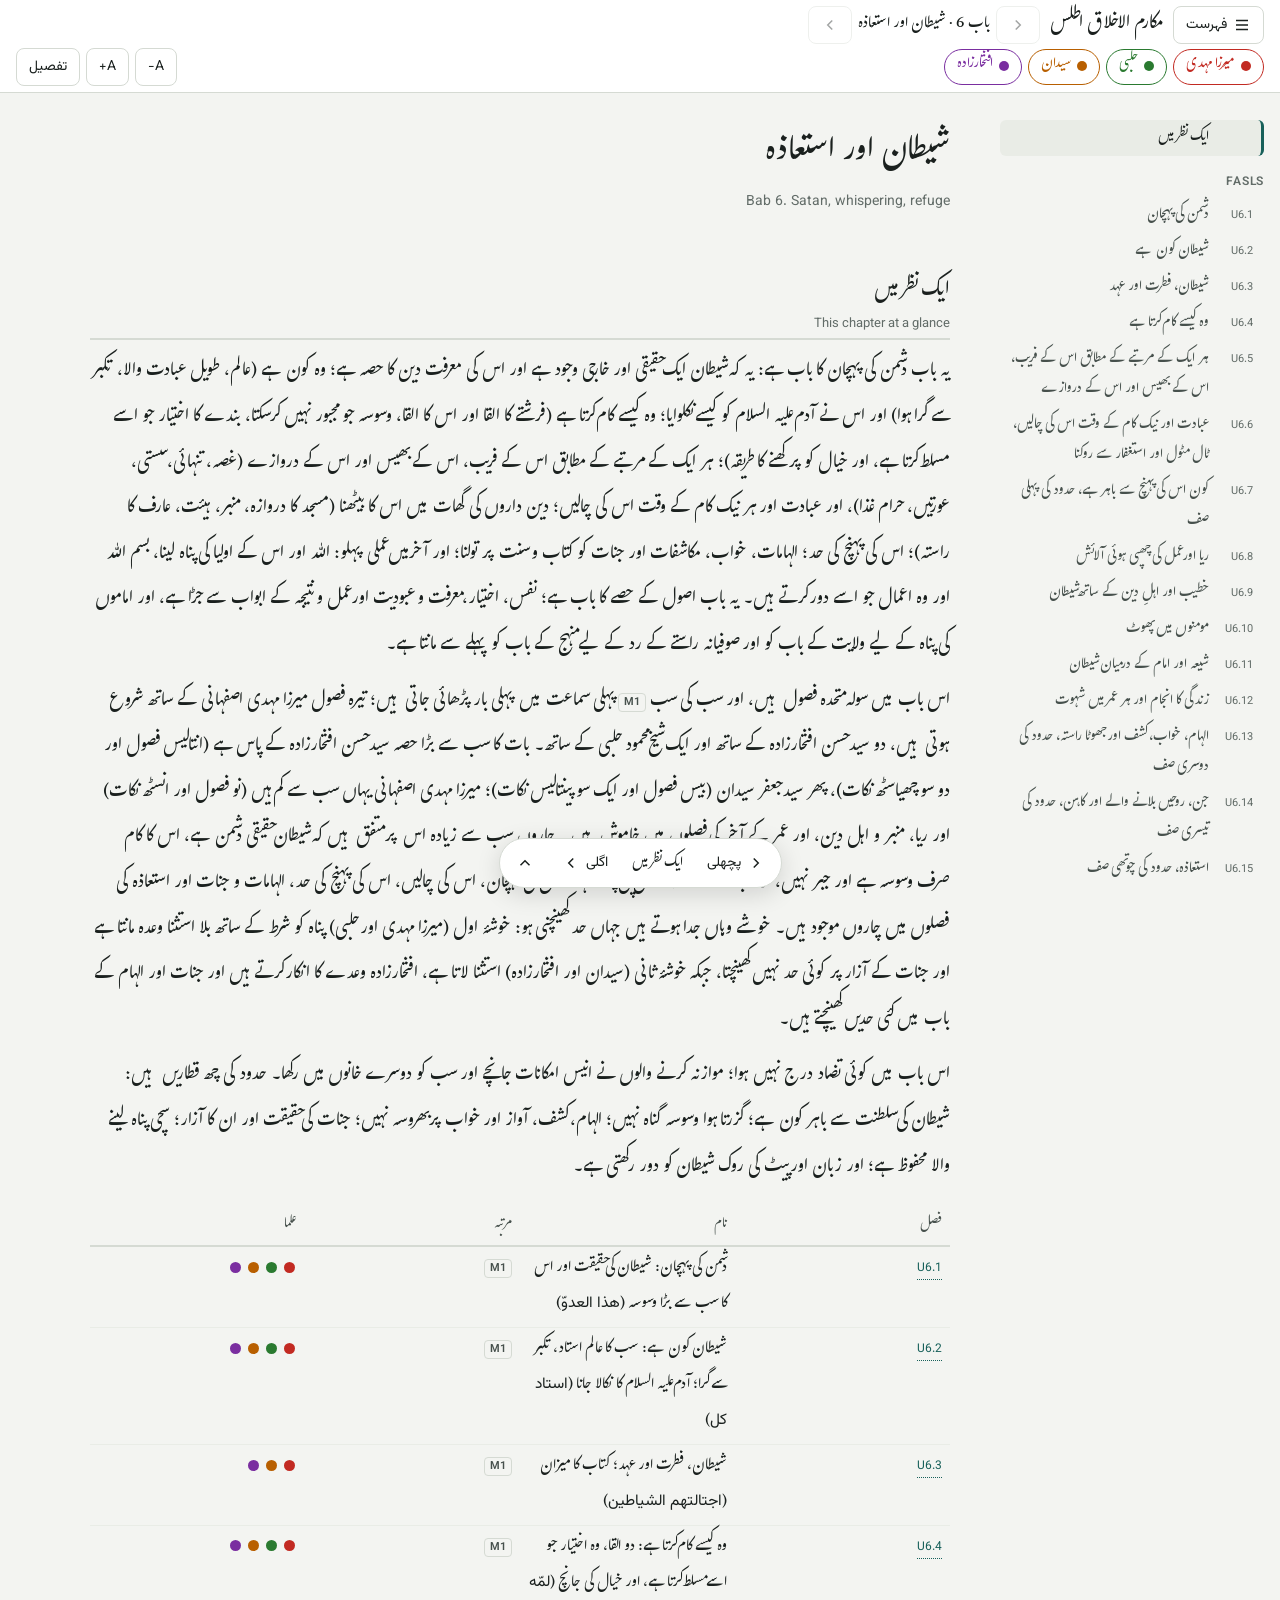
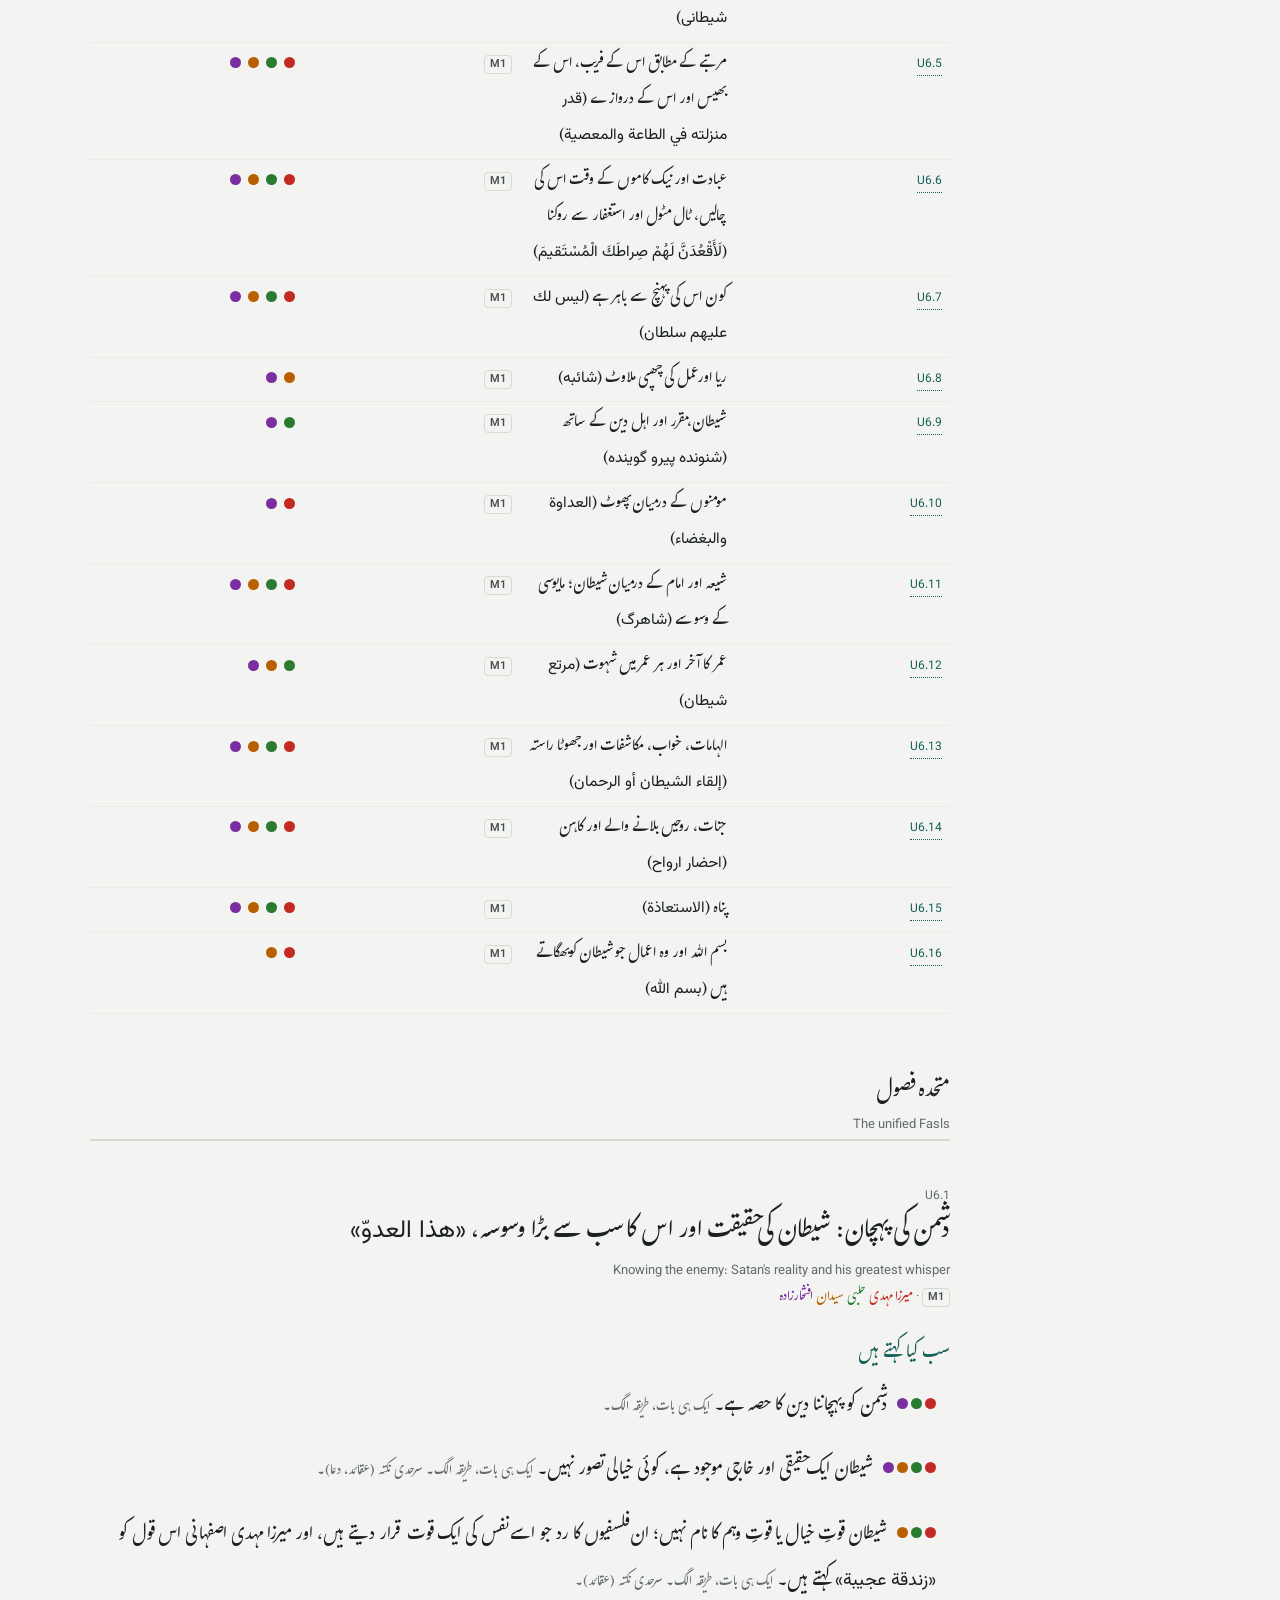
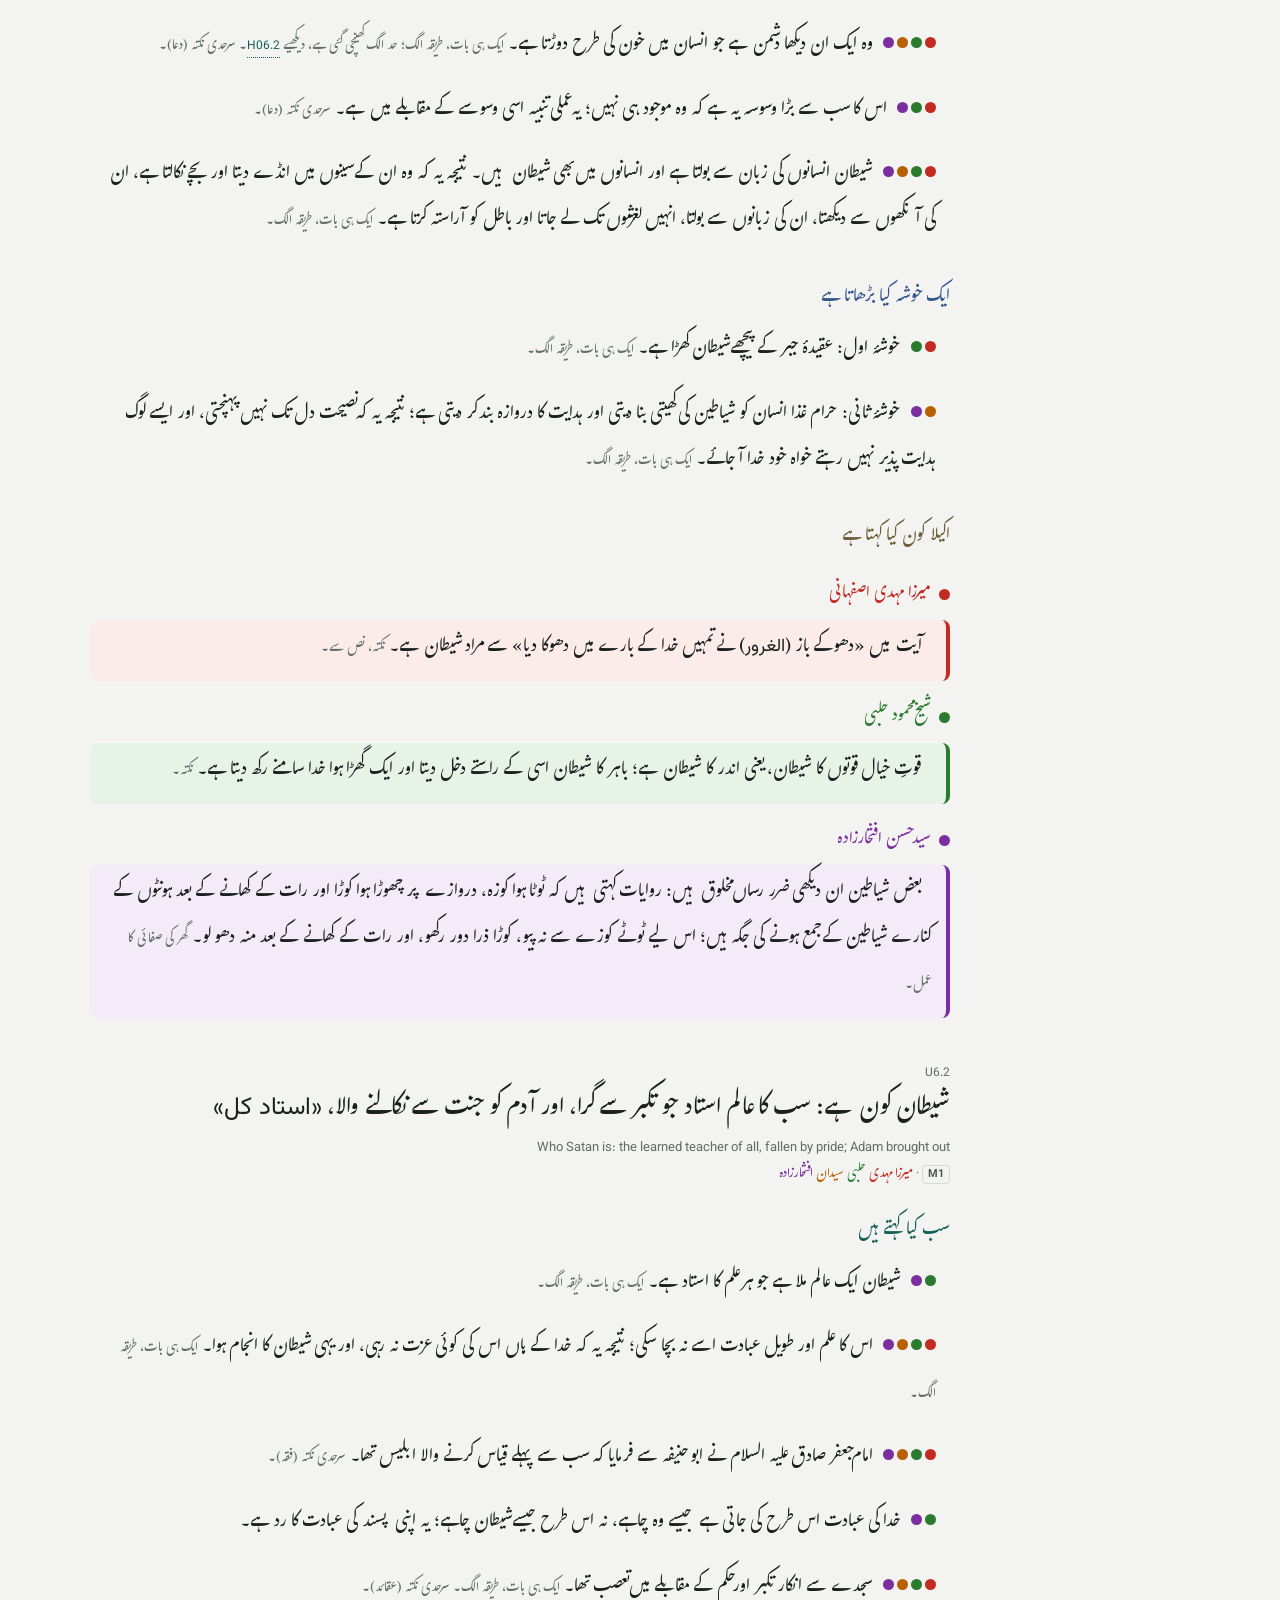
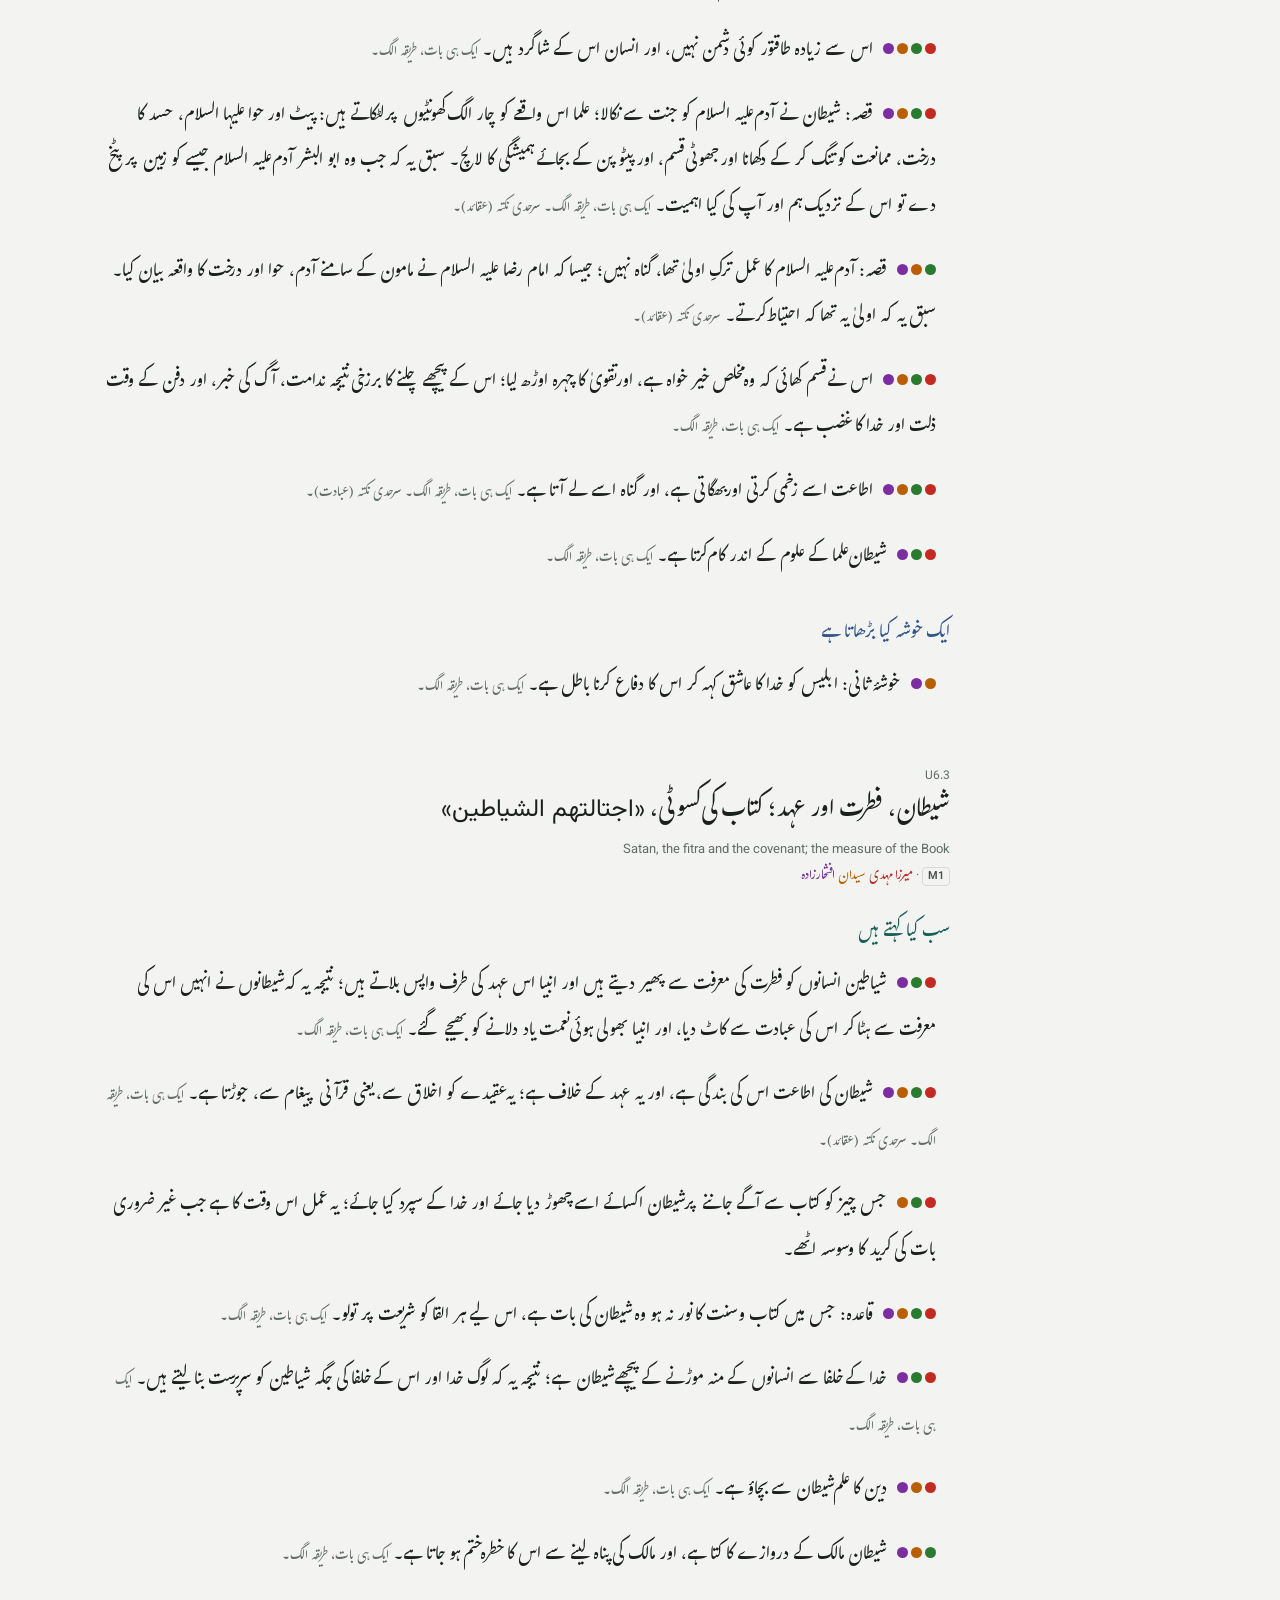
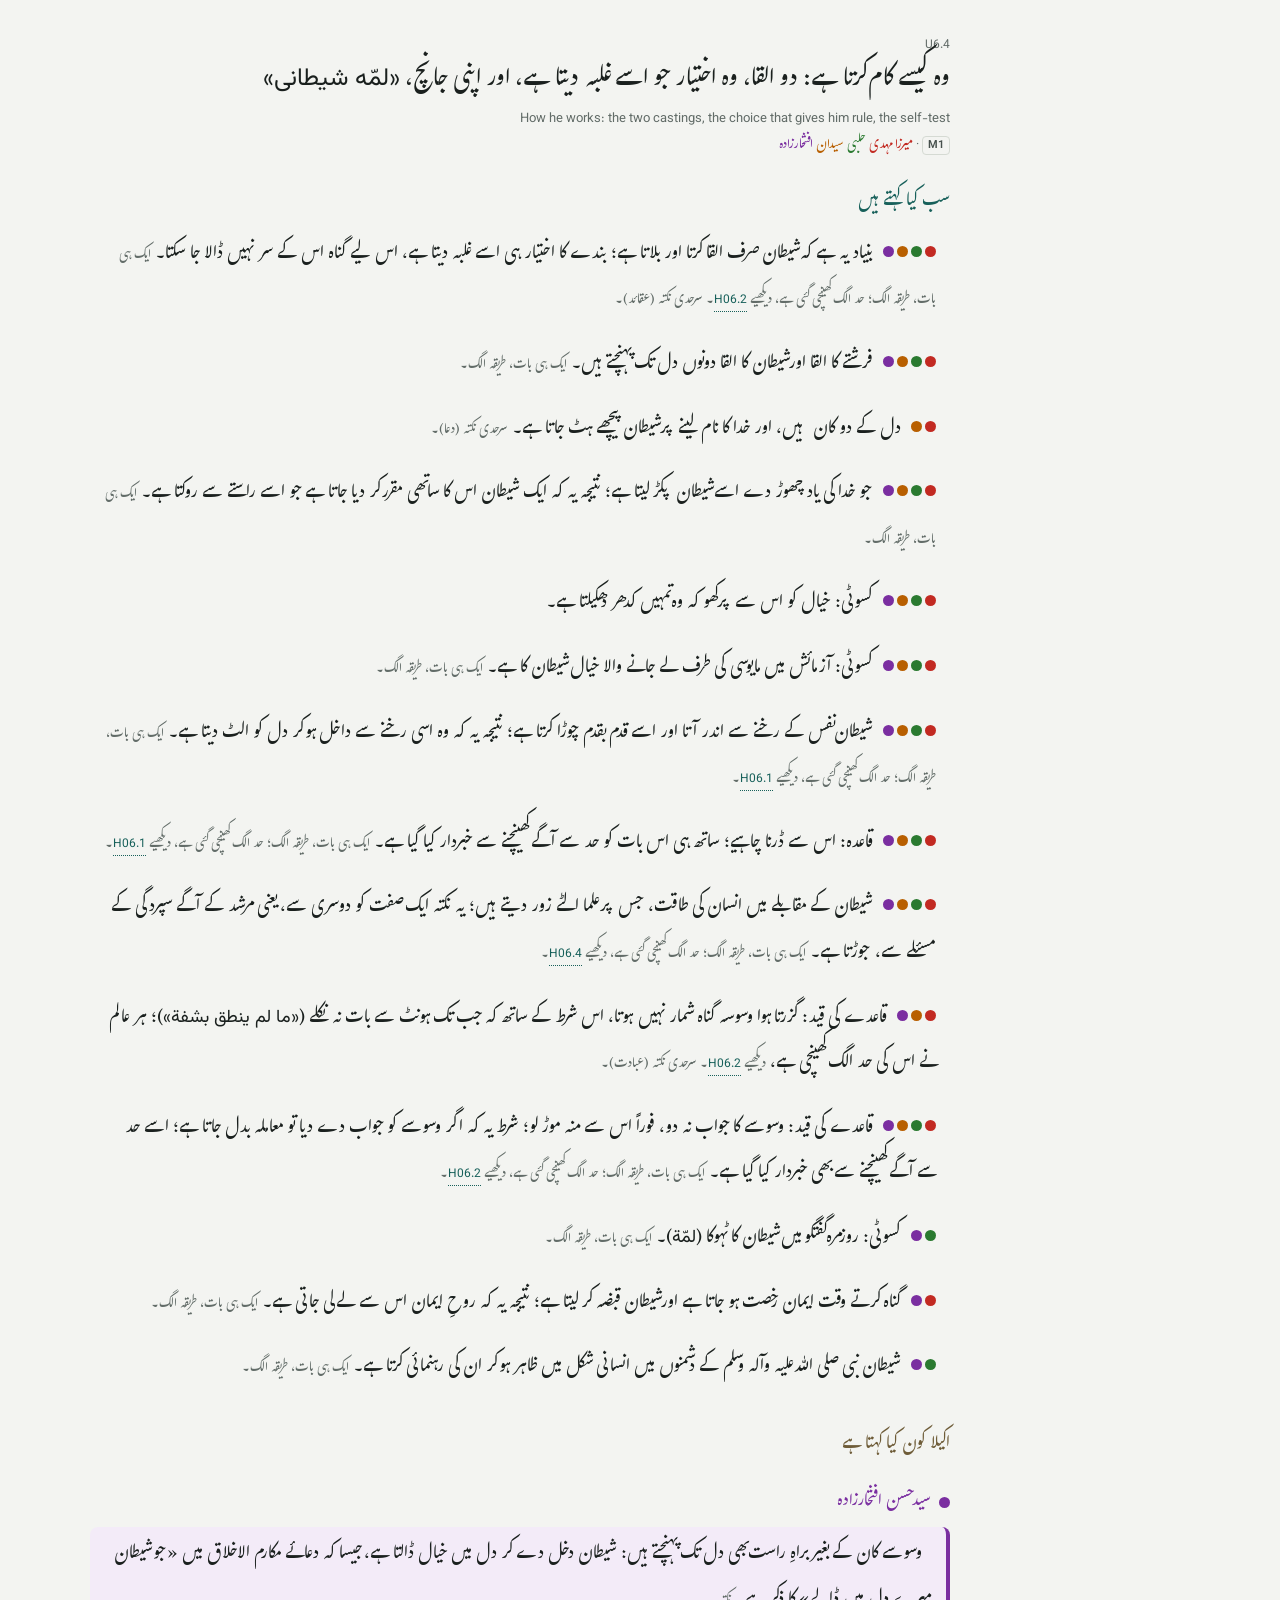
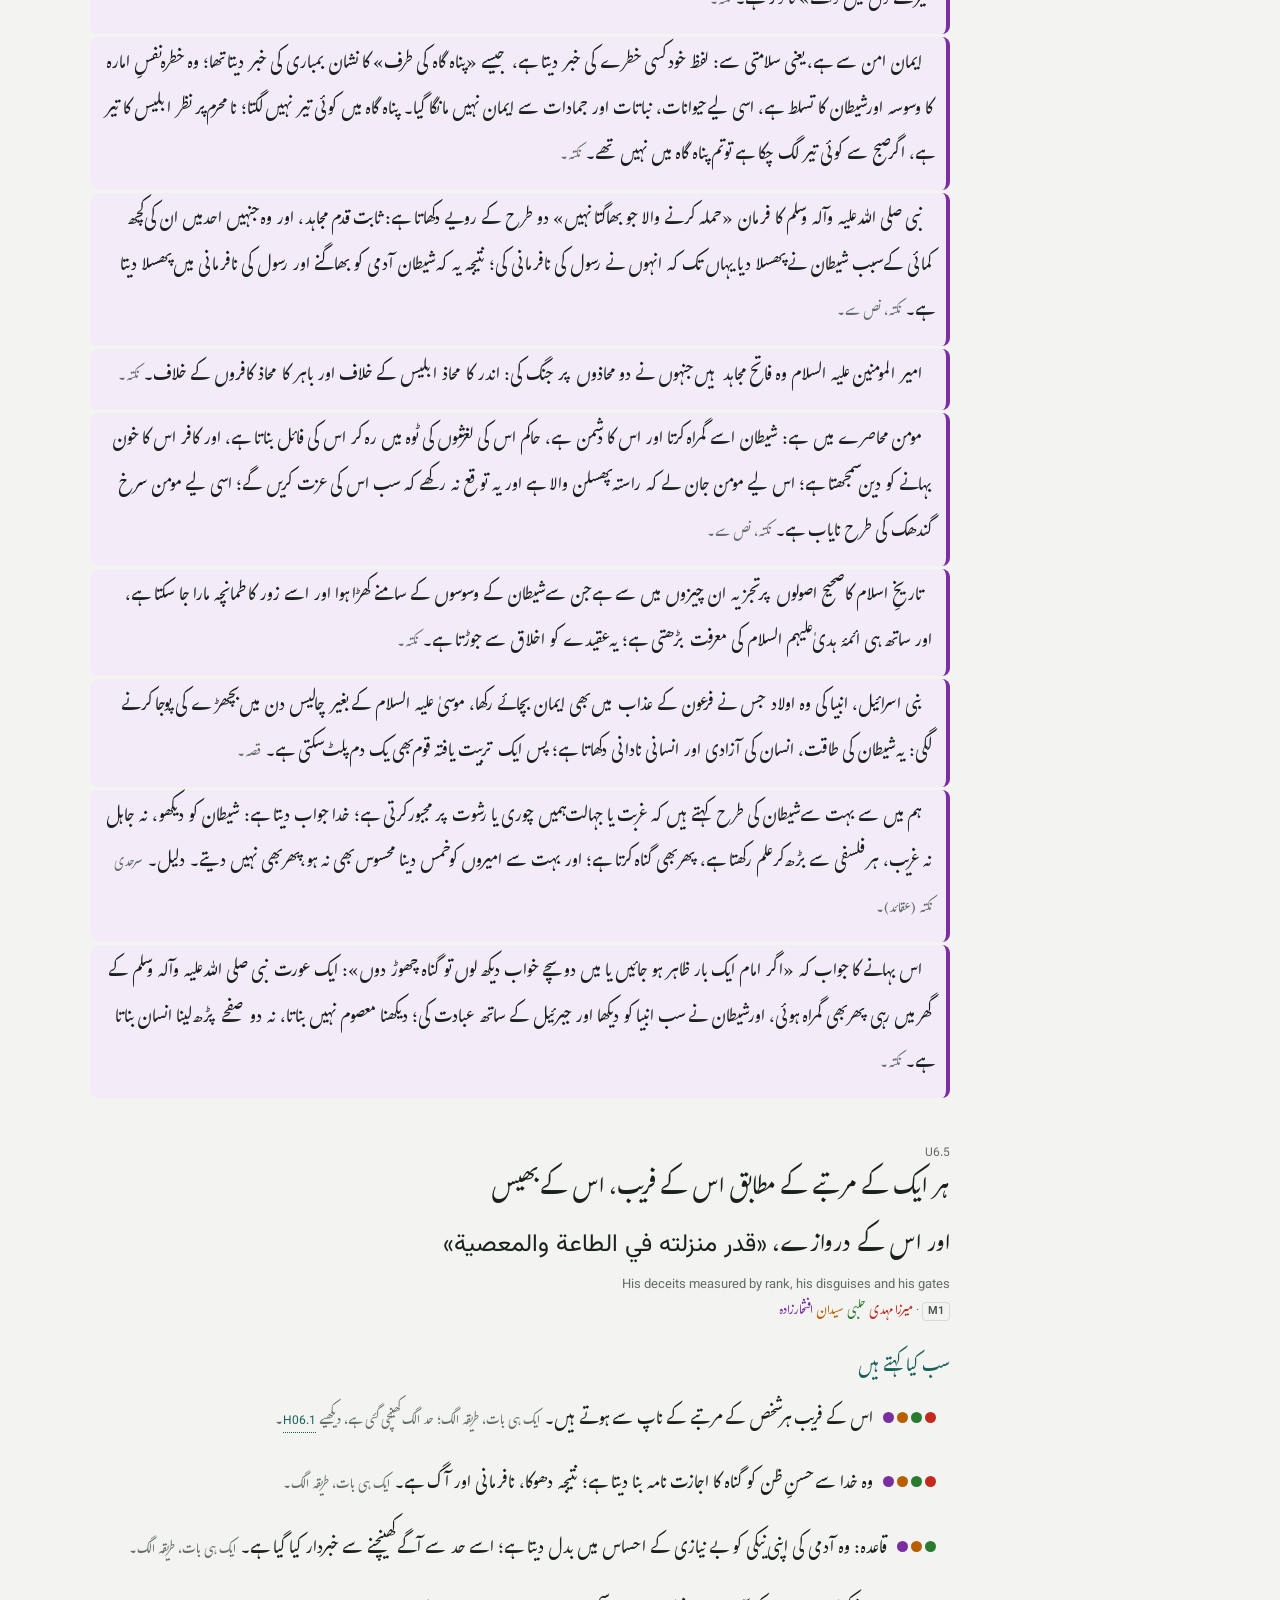
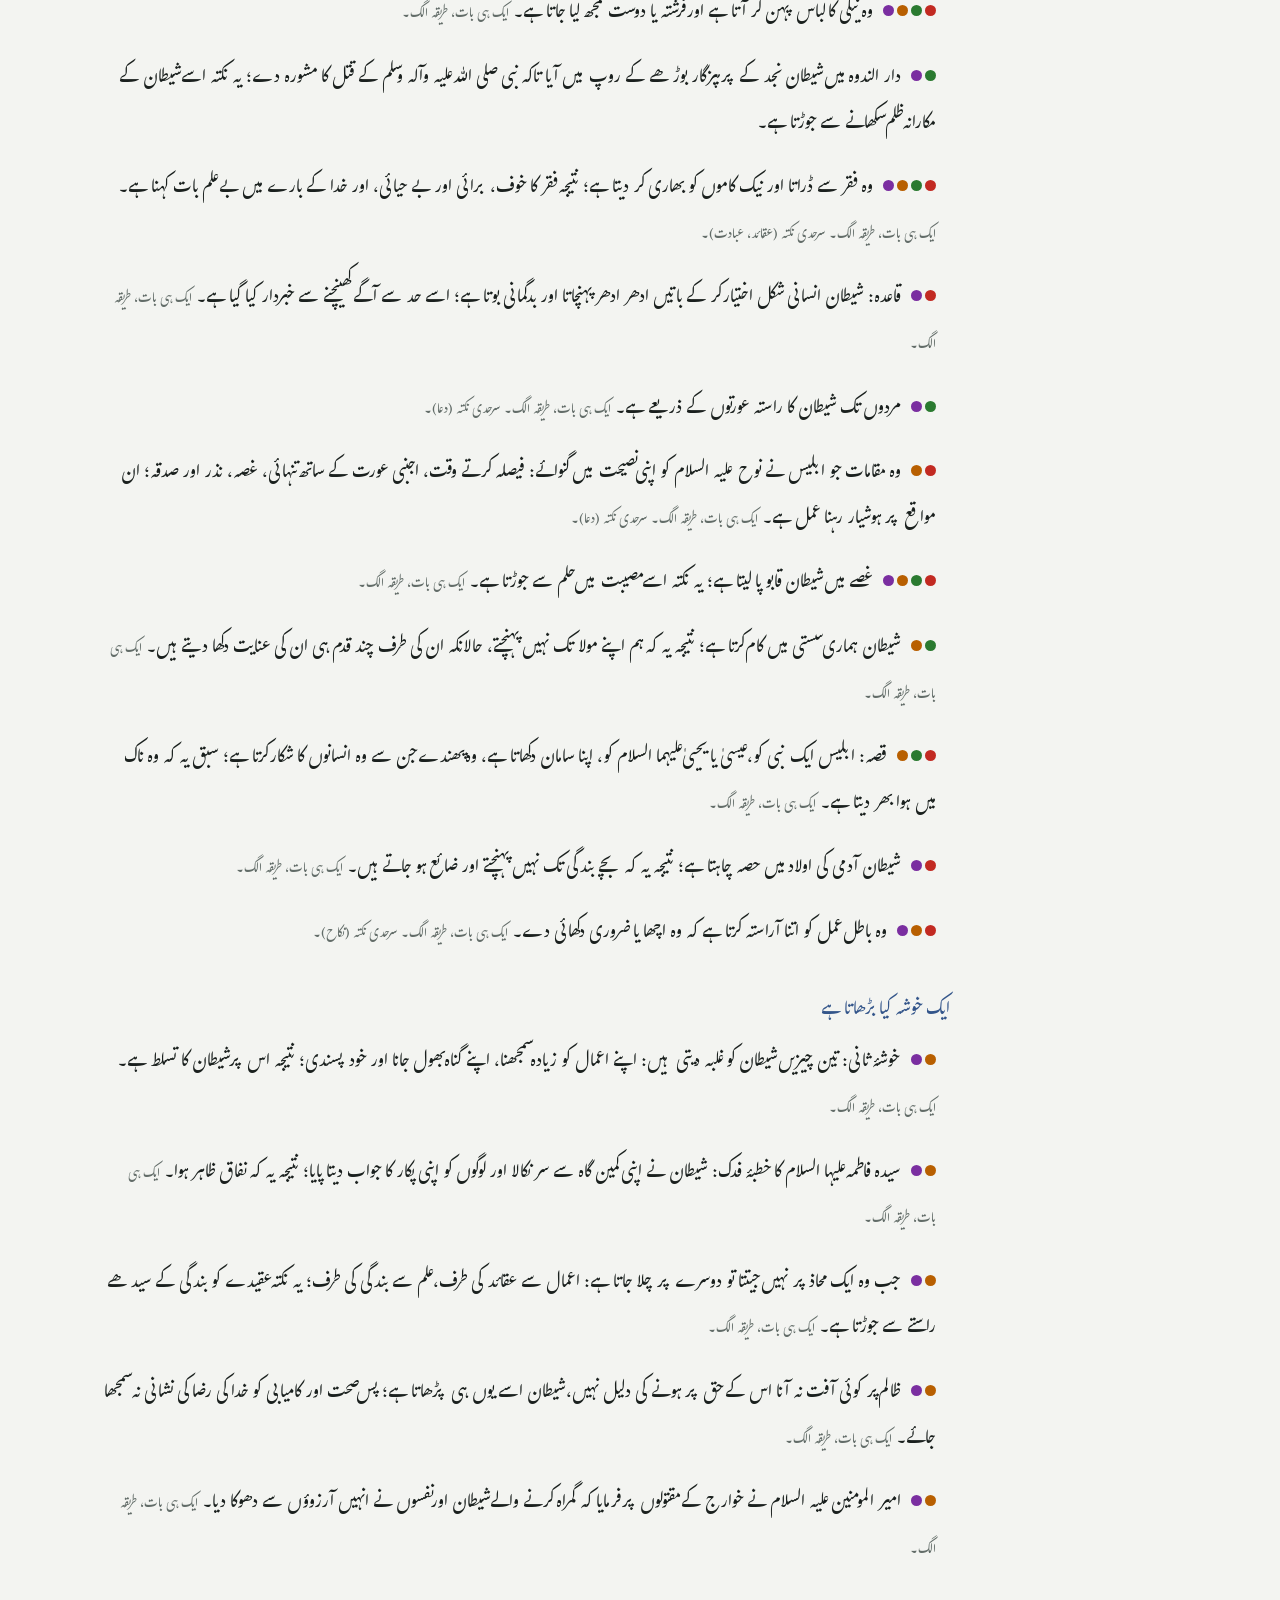
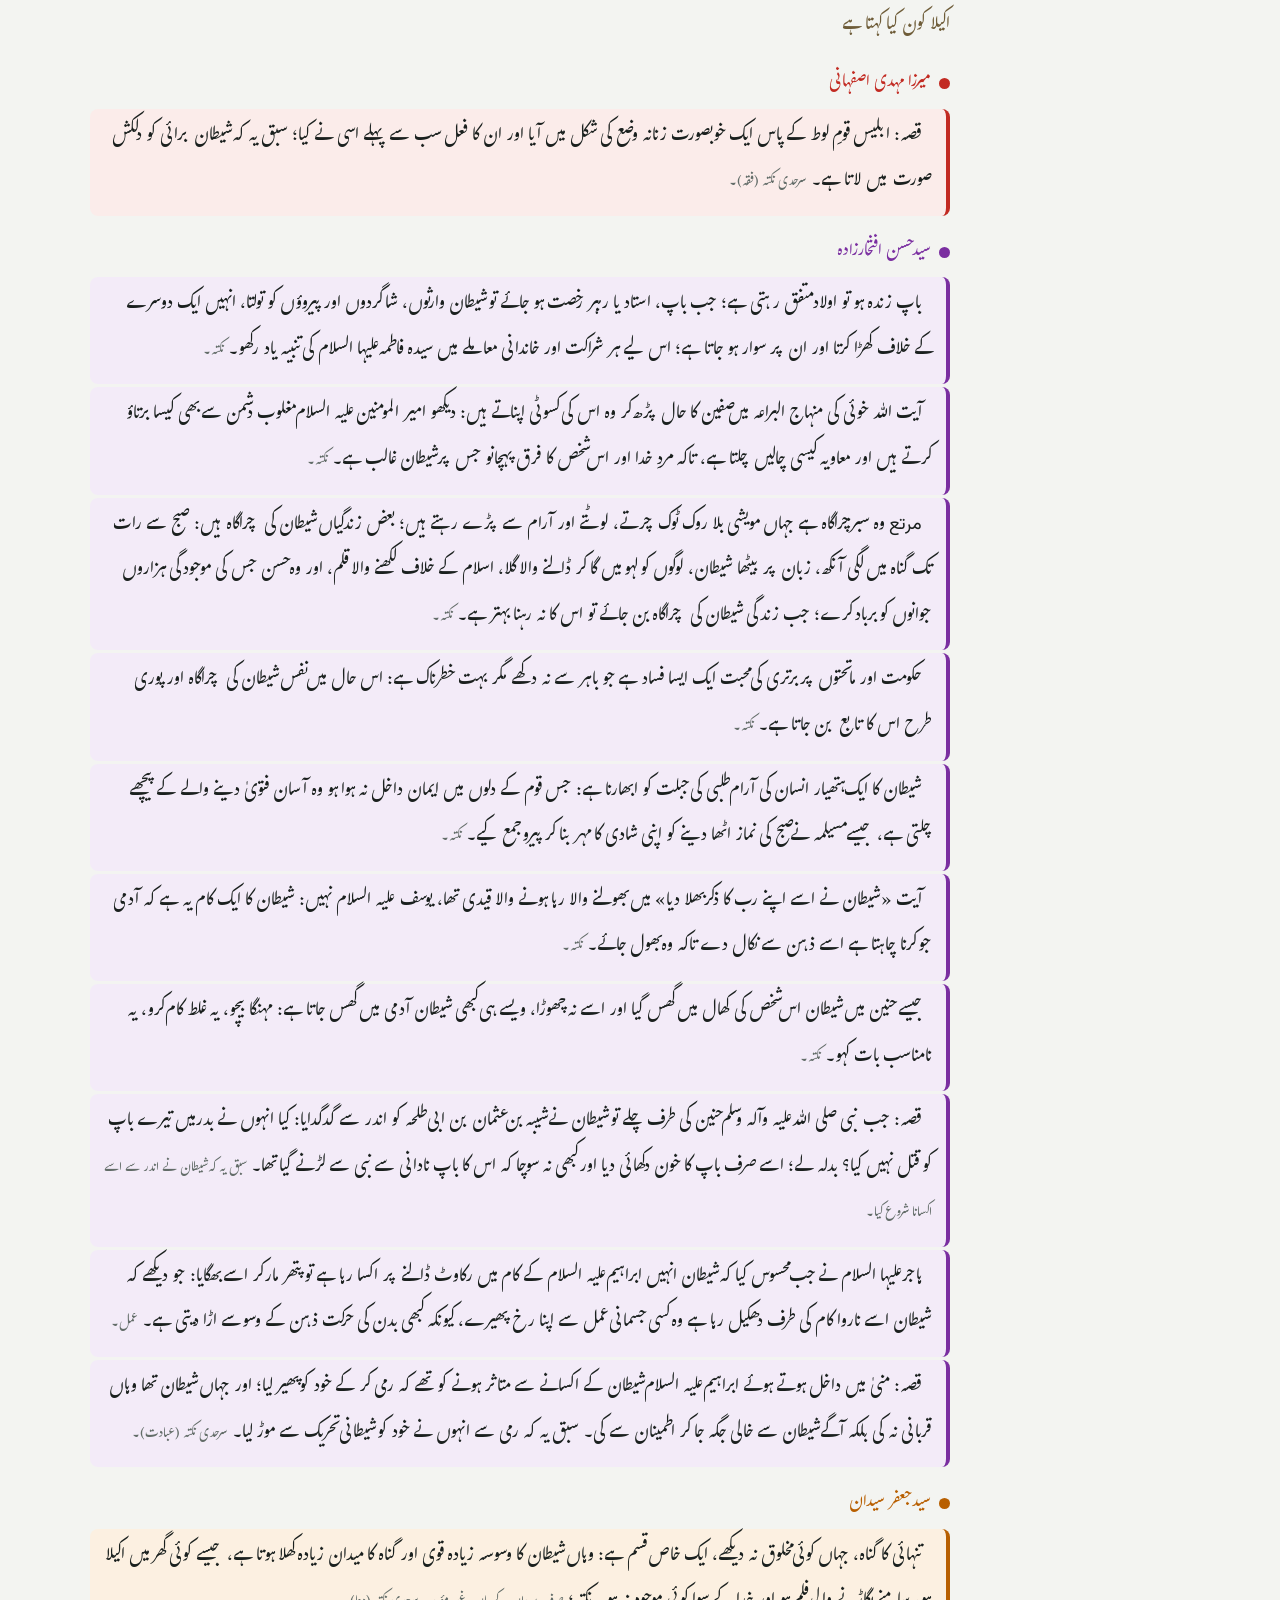
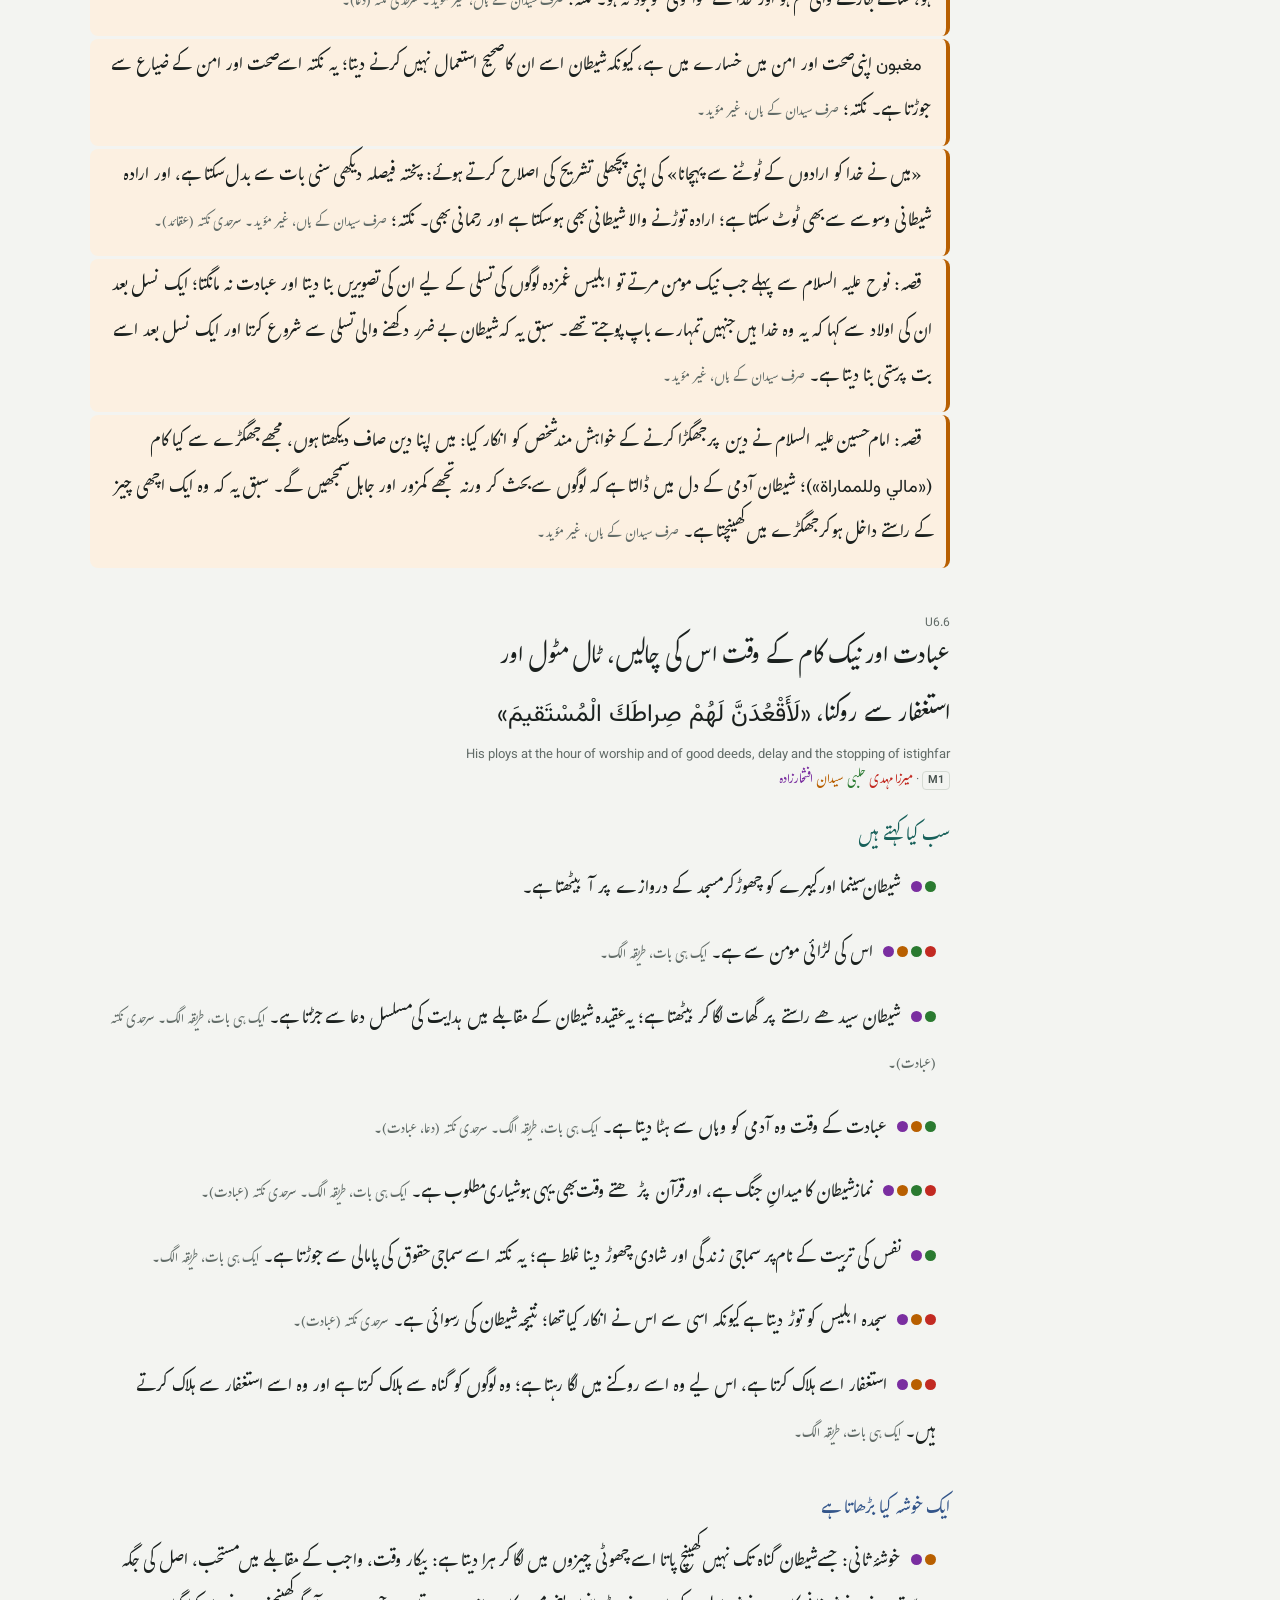
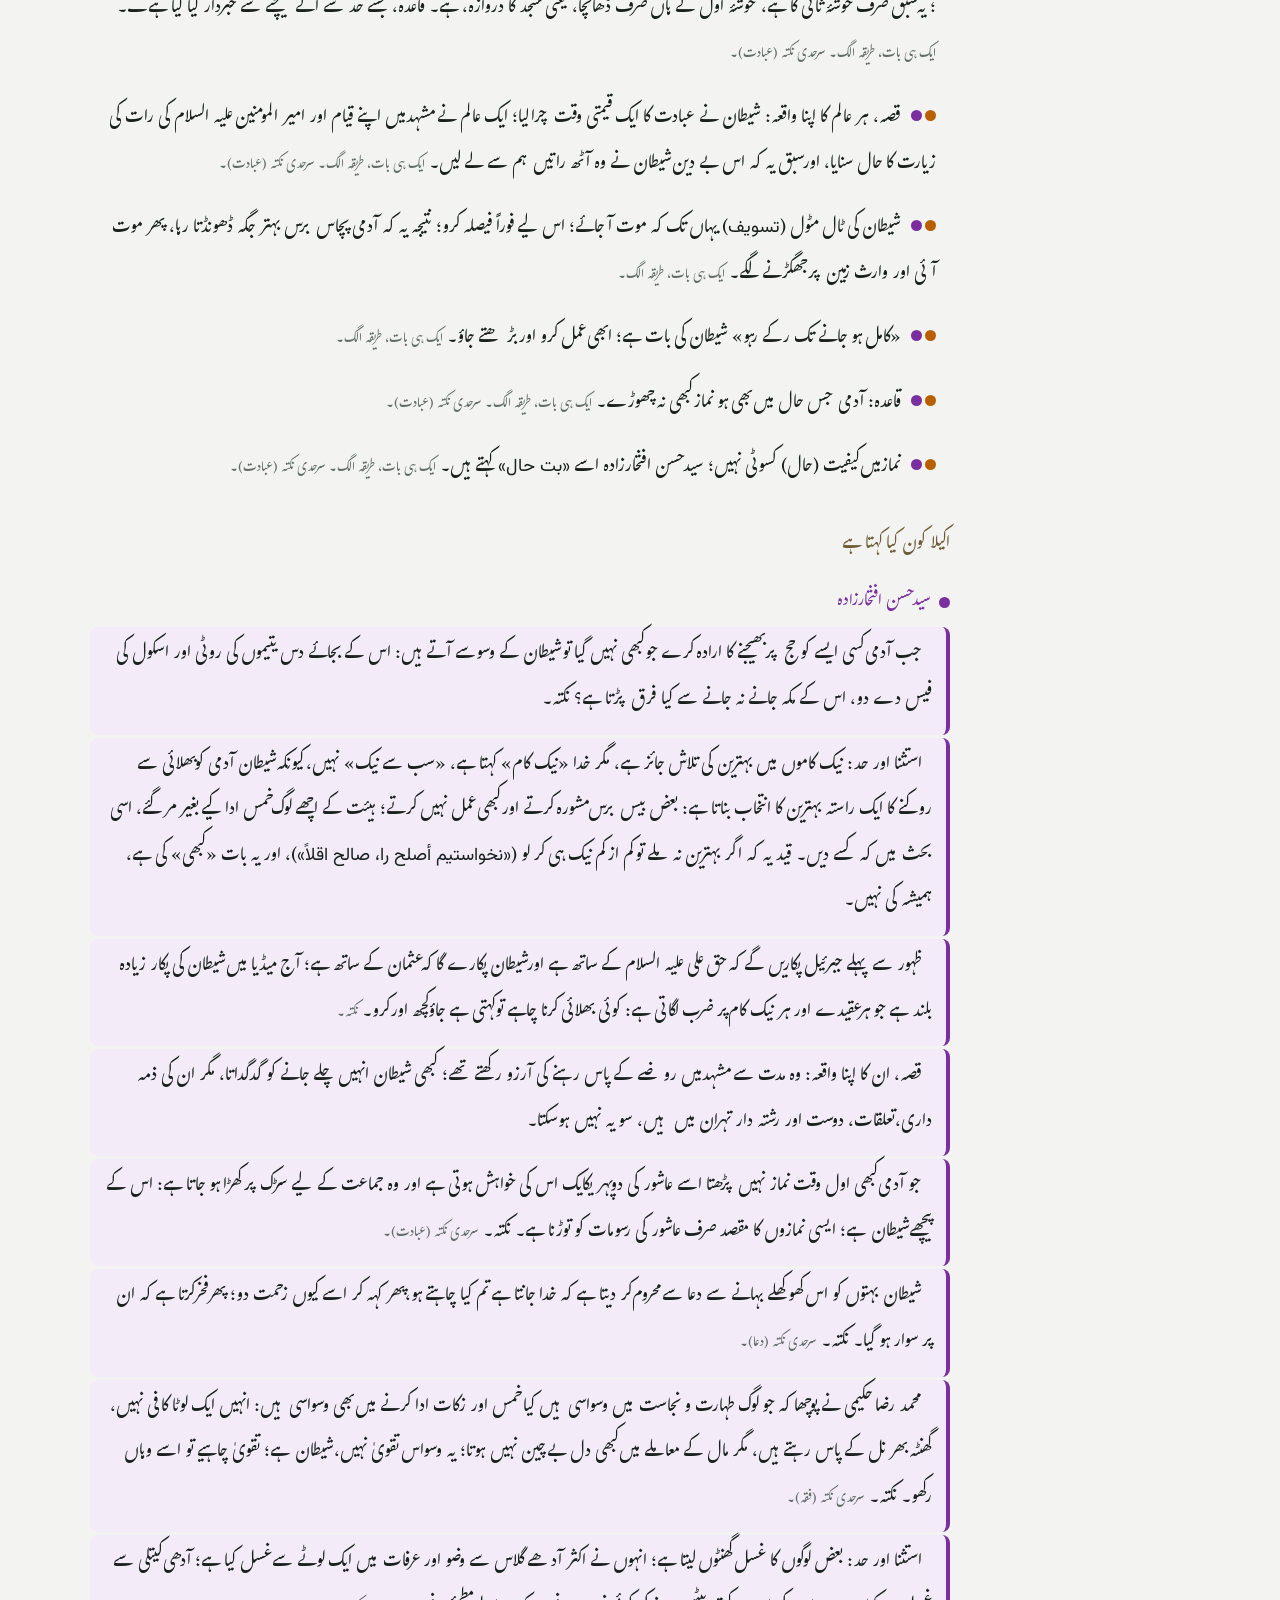
==== index.html @ 63e3609d "Reading mode test: Akhlaq Atlas Bab 6 as a static page Co-Authored-By: Claude Opus 5.5 <noreply@anth" ====
<!doctype html>
<html lang="ur" dir="rtl">
<head>
<meta charset="utf-8">
<meta name="viewport" content="width=device-width, initial-scale=1, viewport-fit=cover">
<meta name="description" content="Makarim ul Akhlaq Atlas, Bab 6: Satan, whispering, refuge. What four scholars teach, colour-coded by scholar.">
<title>Akhlaq Atlas · Bab 6</title>
<link rel="preconnect" href="https://fonts.googleapis.com">
<link rel="preconnect" href="https://fonts.gstatic.com" crossorigin>
<link rel="stylesheet" href="https://fonts.googleapis.com/css2?family=Gulzar&family=Vazirmatn:wght@400;500;600;700&display=swap">
<style>
/* Layout: a quiet reading desk. Contents drawer and Fasl rail on the start (right) side, one reading column,
   a bottom dock for back and forth. Scholar colour is the only loud element. */
:root{
  --bg:#f3f4f1; --paper:#ffffff; --fg:#1a201e; --soft:#46504c; --faint:#626c68; --rule:#d5dad3; --wash:#e9ece6;
  --accent:#17605a; --accent-fg:#ffffff;
  --mm:#c22a22; --ah:#2a7a30; --ez:#7a2ea0; --js:#b85f00;
  --mm-w:#fbecea; --ah-w:#e8f3e8; --ez-w:#f3ebf8; --js-w:#fcf0e1;
  --kull:#17605a; --khushah:#33558a; --munfarid:#6e5c38; --flag:#1a201e;
  --f-ur:"Gulzar","Noto Nastaliq Urdu","Jameel Noori Nastaleeq",serif;
  --f-x:"Vazirmatn",system-ui,sans-serif;
  --fs:19px;
}
@media (prefers-color-scheme: dark){:root:not([data-theme="light"]){
  --bg:#121715; --paper:#1a201e; --fg:#e8ede9; --soft:#bcc5c1; --faint:#98a29e; --rule:#323b38; --wash:#232a28;
  --accent:#7fcac2; --accent-fg:#0f1513;
  --mm:#ff7a70; --ah:#6fcd77; --ez:#cf9cf2; --js:#ffae4d;
  --mm-w:#36201e; --ah-w:#1c2f1e; --ez-w:#2d2236; --js-w:#34281b;
  --kull:#7fcac2; --khushah:#9db6e0; --munfarid:#d2bf95; --flag:#e8ede9; color-scheme:dark}}
:root[data-theme="dark"]{
  --bg:#121715; --paper:#1a201e; --fg:#e8ede9; --soft:#bcc5c1; --faint:#98a29e; --rule:#323b38; --wash:#232a28;
  --accent:#7fcac2; --accent-fg:#0f1513;
  --mm:#ff7a70; --ah:#6fcd77; --ez:#cf9cf2; --js:#ffae4d;
  --mm-w:#36201e; --ah-w:#1c2f1e; --ez-w:#2d2236; --js-w:#34281b;
  --kull:#7fcac2; --khushah:#9db6e0; --munfarid:#d2bf95; --flag:#e8ede9; color-scheme:dark}
*{box-sizing:border-box}
html{scroll-padding-top:calc(env(safe-area-inset-top,0px) + 120px)}
body{background:var(--bg);color:var(--fg);font-family:var(--f-ur);direction:rtl;font-size:var(--fs);line-height:2.3}
body::before{content:"";position:fixed;inset:0 0 auto;height:env(safe-area-inset-top,0px);z-index:10;background:var(--paper)}
a{color:var(--accent)}
button{font:inherit;color:inherit}
:focus-visible{outline:3px solid var(--accent);outline-offset:2px;border-radius:4px}
[lang="ar"],[lang="fa"]{font-family:var(--f-x);font-size:.95em;line-height:2}
[lang="en"],.ui{font-family:var(--f-x)}
[lang="en"]{direction:ltr;unicode-bidi:isolate}
.sr{position:absolute!important;width:1px;height:1px;overflow:hidden;clip:rect(0 0 0 0);white-space:nowrap}
.skip{position:absolute;inset-inline-start:12px;top:-60px;z-index:30;background:var(--accent);color:var(--accent-fg);padding:4px 14px;border-radius:6px;text-decoration:none}
.skip:focus{top:calc(env(safe-area-inset-top,0px) + 8px)}

/* top bar */
.bar{position:sticky;top:env(safe-area-inset-top,0px);z-index:20;background:var(--paper);border-bottom:1px solid var(--rule);
  padding-block:6px;padding-left:max(16px,env(safe-area-inset-left,0px));padding-right:max(16px,env(safe-area-inset-right,0px))}
.bar-in{max-width:1280px;margin:0 auto;display:flex;align-items:center;gap:10px;flex-wrap:wrap}
.btn{display:inline-flex;align-items:center;gap:6px;min-height:38px;padding:0 12px;border:1px solid var(--rule);background:var(--paper);border-radius:8px;cursor:pointer;text-decoration:none;color:var(--fg);font-family:var(--f-x);font-size:14px;line-height:1}
.btn:hover{border-color:var(--accent)}
.btn[aria-disabled="true"]{opacity:.4;pointer-events:none}
.btn svg{width:18px;height:18px;flex:none}
.brand{display:flex;flex-direction:column;text-decoration:none;color:var(--fg);line-height:1.5}
.brand b{font-size:20px;font-weight:400;line-height:1.9}
.crumb{display:flex;align-items:center;gap:6px;min-width:0;flex:1 1 220px}
.crumb .where{font-size:16px;white-space:nowrap;overflow:hidden;text-overflow:ellipsis;min-width:0;line-height:2}
.tools{display:flex;gap:6px;align-items:center;flex-wrap:wrap}
.legend{display:flex;gap:6px;flex-wrap:wrap}
.legend button{min-height:36px;font-family:var(--f-ur);font-size:15px;line-height:1.9;border:1.5px solid var(--c);color:var(--c);background:transparent;border-radius:999px;padding:0 12px 3px;cursor:pointer;display:flex;align-items:center;gap:6px}
.legend button i{width:10px;height:10px;border-radius:50%;background:var(--c);display:inline-block}
.legend button[aria-pressed="true"]{background:var(--c);color:var(--paper)}
.legend button[aria-pressed="true"] i{background:var(--paper)}
.legend .mm{--c:var(--mm)}.legend .ah{--c:var(--ah)}.legend .js{--c:var(--js)}.legend .ez{--c:var(--ez)}
.row2{max-width:1280px;margin:4px auto 0;display:flex;gap:10px;align-items:center;flex-wrap:wrap;justify-content:space-between}
.btn[aria-pressed="true"]{background:var(--accent);color:var(--accent-fg);border-color:var(--accent)}

/* contents drawer */
.drawer{position:fixed;inset:0;z-index:40;display:flex}
.drawer[hidden]{display:none}
.scrim{position:absolute;inset:0;background:rgba(0,0,0,.35)}
.panel{position:relative;width:min(420px,92vw);height:100%;background:var(--paper);overflow:auto;
  padding:calc(env(safe-area-inset-top,0px) + 14px) max(18px,env(safe-area-inset-right,0px)) 30px 18px;box-shadow:0 0 30px rgba(0,0,0,.2)}
.panel h2{font-family:var(--f-x);font-size:12px;font-weight:600;letter-spacing:.08em;color:var(--faint);margin:20px 0 4px;text-transform:uppercase}
.panel .head{display:flex;justify-content:space-between;align-items:center}
.panel .head b{font-size:20px;font-weight:400}
.panel ol{list-style:none;margin:0;padding:0}
.panel a{display:flex;gap:10px;align-items:baseline;padding:4px 10px;border-radius:8px;text-decoration:none;color:var(--fg);font-size:17px;line-height:2.1}
.panel a:hover{background:var(--wash)}
.panel a[aria-current="page"]{background:var(--wash);box-shadow:inset -3px 0 0 var(--accent)}
.panel .sub{margin:2px 0 10px;padding-inline-start:18px;border-inline-start:2px solid var(--rule)}
.panel .sub h2{margin:8px 0 2px}
.panel .sub a{font-size:15px;line-height:2}
.panel a small{font-family:var(--f-x);font-size:12px;color:var(--faint);min-width:24px}

.wrap{padding-left:max(16px,env(safe-area-inset-left,0px));padding-right:max(16px,env(safe-area-inset-right,0px));padding-block:24px 110px}

/* home */
.home{max-width:1280px;margin:0 auto}
.hero{max-width:820px;padding-block:10px 20px}
.hero h1{font-size:34px;line-height:2.1;margin:0;font-weight:400;text-wrap:balance}
.hero p{color:var(--soft);margin:6px 0 0;font-size:18px}
.hero .en{font-family:var(--f-x);font-size:13px;color:var(--faint);margin-top:6px}
.continue{margin:4px 0 18px}
.part{margin:34px 0 10px;display:flex;align-items:baseline;gap:12px;border-bottom:1px solid var(--rule);padding-bottom:4px}
.part h2{font-size:21px;font-weight:400;margin:0;line-height:2}
.part span{font-family:var(--f-x);font-size:12px;color:var(--faint)}
.grid{display:grid;grid-template-columns:repeat(auto-fill,minmax(290px,1fr));gap:14px;list-style:none;margin:0;padding:0}
.card{height:100%;background:var(--paper);border:1px solid var(--rule);border-radius:12px;padding:14px 18px 16px;text-decoration:none;color:var(--fg);display:flex;flex-direction:column;gap:6px;min-width:0;transition:border-color .15s,transform .15s}
.card:hover{border-color:var(--accent);transform:translateY(-2px)}
.card .n{font-family:var(--f-x);font-size:12px;color:var(--faint);letter-spacing:.06em}
.card h3{margin:0;font-size:21px;line-height:2;font-weight:400;text-wrap:balance}
.card .en{font-family:var(--f-x);font-size:12.5px;color:var(--faint);direction:ltr;text-align:right;line-height:1.5}
.card p{margin:2px 0 0;font-size:15.5px;color:var(--soft);line-height:2.2;display:-webkit-box;-webkit-line-clamp:3;-webkit-box-orient:vertical;overflow:hidden}
.card.vol{background:var(--wash)}
.share{display:flex;height:7px;border-radius:4px;overflow:hidden;margin-top:auto;background:var(--wash)}
.share i{display:block;height:100%}
.share .mm{background:var(--mm)}.share .ah{background:var(--ah)}.share .js{background:var(--js)}.share .ez{background:var(--ez)}
.card .cnt{font-family:var(--f-x);font-size:12px;color:var(--faint);display:flex;gap:12px;flex-wrap:wrap}

/* page */
.page{max-width:1280px;margin:0 auto;display:grid;grid-template-columns:270px minmax(0,1fr);gap:44px;align-items:start}
.rail{position:sticky;top:calc(env(safe-area-inset-top,0px) + 120px);max-height:calc(100vh - 140px);overflow:auto;font-size:15px;line-height:2;padding-inline-end:6px}
.rail h2{font-size:12px;font-family:var(--f-x);color:var(--faint);font-weight:600;letter-spacing:.06em;margin:14px 0 4px;text-transform:uppercase}
.rail ol{list-style:none;margin:0;padding:0}
.rail a{display:flex;gap:8px;text-decoration:none;color:var(--soft);padding:3px 8px;border-radius:6px;border-inline-start:3px solid transparent}
.rail a:hover{background:var(--wash);color:var(--fg)}
.rail a.on{color:var(--fg);border-inline-start-color:var(--accent);background:var(--wash)}
.rail a.l3{padding-inline-start:22px;font-size:14px}
.rail a small{font-family:var(--f-x);font-size:11px;color:var(--faint);min-width:36px;padding-top:4px}
.reader{min-width:0;max-width:860px}
.pager{display:grid;grid-template-columns:1fr 1fr;gap:12px;margin:48px 0 0;border-top:1px solid var(--rule);padding-top:18px}
.pager a{display:flex;flex-direction:column;padding:10px 14px;border:1px solid var(--rule);border-radius:10px;text-decoration:none;color:var(--fg);background:var(--paper)}
.pager a:hover{border-color:var(--accent)}
.pager a small{font-family:var(--f-x);font-size:12px;color:var(--faint)}
.pager a.next{text-align:left;grid-column:2}

/* bottom dock */
.dock{position:fixed;inset:auto 0 0;z-index:15;display:flex;justify-content:center;pointer-events:none;
  padding:0 max(12px,env(safe-area-inset-right,0px)) calc(env(safe-area-inset-bottom,0px) + 12px) max(12px,env(safe-area-inset-left,0px))}
.dock[hidden]{display:none}
.dock-in{pointer-events:auto;display:flex;gap:4px;align-items:center;background:var(--paper);border:1px solid var(--rule);border-radius:999px;padding:4px;box-shadow:0 6px 24px rgba(0,0,0,.14);max-width:100%}
.dock .btn{border:none;border-radius:999px;min-height:40px}
.dock .now{font-size:15px;padding:0 8px;max-width:38vw;white-space:nowrap;overflow:hidden;text-overflow:ellipsis;line-height:2.2}

/* fragment typography */
.reader h1{font-size:34px;line-height:2.2;margin:0 0 4px;font-weight:400;text-wrap:balance}
[tabindex="-1"]:focus{outline:none}
.reader .en{display:block;font-size:13px;font-weight:400;color:var(--faint);line-height:1.5;direction:ltr;text-align:right}
.reader h1 .en{font-size:14px}
.reader h2{font-size:22px;color:var(--fg);font-weight:400;margin:56px 0 10px;padding-bottom:4px;border-bottom:2px solid var(--rule);line-height:2.1}
.reader h3{font-size:26px;line-height:2.2;margin:48px 0 4px;font-weight:400;text-wrap:balance}
.reader .code{font-family:var(--f-x);font-size:12px;color:var(--faint);display:block;line-height:1.3;direction:ltr;text-align:right}
.reader h4{font-size:19px;line-height:2.1;margin:24px 0 4px;font-weight:400}
.reader h4.kull .ur{color:var(--kull)}.reader h4.khushah .ur{color:var(--khushah)}.reader h4.munfarid .ur{color:var(--munfarid)}
.reader h4.kull .en,.reader h4.khushah .en,.reader h4.munfarid .en{display:none}
.reader h5{font-size:17px;color:var(--soft);margin:14px 0 2px;font-weight:400}
.reader p{margin:10px 0;line-height:2.4}
.reader ul,.reader ol{margin:0;padding:0;display:flex;flex-direction:column;gap:3px}
.reader ul{list-style:none}
.reader ol{padding-inline-start:28px}
.reader li{position:relative;padding:6px 14px 10px;border-radius:8px;line-height:2.4;transition:opacity .2s,background .2s}
.reader li:hover{background:var(--paper)}
.reader strong{font-weight:400;color:var(--accent)}
.fmeta{font-family:var(--f-x);font-size:12.5px;color:var(--faint);line-height:1.8;margin-bottom:4px}
.fmeta .sch{font-family:var(--f-ur);font-size:14px}
.plan-bab{margin:24px 0 4px;font-size:19px}
.plan-bab a{text-decoration:none}

/* scholar marks */
.lh{display:inline-flex;align-items:center;gap:6px;margin-inline-end:6px;vertical-align:1px}
.dots{display:inline-flex;gap:3px}
.d{width:11px;height:11px;border-radius:50%;display:inline-block}
.d.mm{background:var(--mm)}.d.ah{background:var(--ah)}.d.js{background:var(--js)}.d.ez{background:var(--ez)}
.pid{font-family:var(--f-x);font-size:11px;color:var(--faint);direction:ltr;unicode-bidi:isolate;display:none}
.reader li:has(>.lh[data-n="1"][data-s="mm"]){background:var(--mm-w);border-inline-start:4px solid var(--mm)}
.reader li:has(>.lh[data-n="1"][data-s="ah"]){background:var(--ah-w);border-inline-start:4px solid var(--ah)}
.reader li:has(>.lh[data-n="1"][data-s="js"]){background:var(--js-w);border-inline-start:4px solid var(--js)}
.reader li:has(>.lh[data-n="1"][data-s="ez"]){background:var(--ez-w);border-inline-start:4px solid var(--ez)}
.reader li:has(>.lh[data-n="1"]:not(.box)) .dots{display:none}
.who-h{font-size:18px;margin:16px 0 4px;display:flex;align-items:center;gap:8px}
.who-h::before{content:"";width:11px;height:11px;border-radius:50%;background:currentColor}
.who-h.mm,.sch.mm{color:var(--mm)}.who-h.ah,.sch.ah{color:var(--ah)}.who-h.js,.sch.js{color:var(--js)}.who-h.ez,.sch.ez{color:var(--ez)}
.lh.box .sch{font-size:17px}
.tail{font-size:.72em;color:var(--faint);line-height:2}
.ref{font-family:var(--f-x);font-size:12px;color:var(--soft);direction:ltr;unicode-bidi:isolate;text-decoration:none}
a.ref{color:var(--accent);border-bottom:1px dotted currentColor;padding:2px 0}
.step{font-family:var(--f-x);font-size:11px;font-weight:600;color:var(--soft);border:1px solid var(--rule);border-radius:4px;padding:0 5px;direction:ltr;unicode-bidi:isolate}
.flag{font-size:14px;padding:0 8px 3px;border-radius:4px;border:1.5px solid var(--flag);color:var(--flag)}
.flag.km{background:var(--flag);color:var(--paper)}
.rule-all,.rule-diff{display:inline-block;font-size:.85em;color:var(--soft);margin-inline-end:6px;font-weight:400}
.rule-diff{color:var(--accent)}

section.hadd,section.km,section.mt{background:var(--paper);border:1px solid var(--rule);border-radius:12px;padding:6px 18px 12px;margin:18px 0}
section.km,section.mt{border:2px solid var(--flag)}
section.hadd h4,section.km h4,section.mt h4{font-size:21px;margin-top:10px}

.tbl{overflow-x:auto;margin:14px 0}
.reader table{border-collapse:collapse;width:100%;font-size:.86em}
.reader th{font-weight:400;color:var(--soft);font-size:14px;text-align:right;border-bottom:2px solid var(--rule);padding:4px 8px}
.reader td{border-bottom:1px solid var(--wash);padding:4px 8px;vertical-align:top;line-height:2.2}
.reader td .sch{font-size:0;display:inline-block;width:11px;height:11px;border-radius:50%;background:currentColor;margin:0 2px;vertical-align:middle}
.reader td [lang="en"],.reader td:has(>[lang="en"]){color:var(--faint)}

body.meta .pid{display:inline}
body.meta .tail{font-size:.82em;color:var(--soft)}

body[data-focus] .reader li:has(>.lh){opacity:.22}
body[data-focus="mm"] .reader li:has(>.lh[data-s~="mm"]),body[data-focus="ah"] .reader li:has(>.lh[data-s~="ah"]),
body[data-focus="js"] .reader li:has(>.lh[data-s~="js"]),body[data-focus="ez"] .reader li:has(>.lh[data-s~="ez"]){opacity:1}

.keys{font-family:var(--f-x);font-size:12.5px;color:var(--faint);margin-top:28px;line-height:2}
kbd{font-family:var(--f-x);border:1px solid var(--rule);border-bottom-width:2px;border-radius:4px;padding:0 5px;font-size:11px}
.loading{color:var(--soft);font-size:17px;padding:40px 0}
.railbtn{display:none}
@media (max-width:960px){
  .page{grid-template-columns:minmax(0,1fr);gap:0}
  .rail{display:none}
  .reader h1{font-size:28px}.reader h3{font-size:23px}
  .brand small{display:none}
  .dock .now{max-width:30vw}
}
@media (max-width:560px){
  .dock .lbl{display:none}
  body.inpage .brand{display:none}
  .row2{flex-wrap:nowrap;overflow-x:auto;scrollbar-width:none;gap:8px}
  .row2::-webkit-scrollbar{display:none}
  .legend,.tools{flex-wrap:nowrap;flex:none}
  .bar .btn{min-height:36px;padding:0 10px}
}
@media (prefers-reduced-motion:reduce){*{transition:none!important;scroll-behavior:auto!important}}
</style>
<style>html,body{margin:0}:root{color-scheme:light;padding-top:env(safe-area-inset-top);padding-bottom:env(safe-area-inset-bottom)}@media (prefers-color-scheme:dark){:root{color-scheme:dark}}[hidden]{display:none!important}</style>
</head>
<body>


<a class="skip" href="#app">مواد پر جائیں</a>
<header class="bar">
  <div class="bar-in">
    <button class="btn" id="tocBtn" aria-haspopup="dialog" aria-controls="drawer" aria-expanded="false">
      <svg viewBox="0 0 24 24" fill="none" stroke="currentColor" stroke-width="2" aria-hidden="true"><path d="M4 6h16M4 12h16M4 18h16"/></svg><span>فہرست</span></button>
    <a class="brand" href="#b06"><b>مکارم الاخلاق اطلس</b></a>
    <nav class="crumb" aria-label="باب سے باب">
      <a class="btn" id="prevCh" aria-label="پچھلا باب" title="پچھلا باب"><svg viewBox="0 0 24 24" fill="none" stroke="currentColor" stroke-width="2" aria-hidden="true"><path d="M9 6l6 6-6 6"/></svg></a>
      <span class="where" id="where" aria-live="polite"></span>
      <a class="btn" id="nextCh" aria-label="اگلا باب" title="اگلا باب"><svg viewBox="0 0 24 24" fill="none" stroke="currentColor" stroke-width="2" aria-hidden="true"><path d="M15 6l-6 6 6 6"/></svg></a>
    </nav>
  </div>
  <div class="row2">
    <div class="legend" role="group" aria-label="ایک عالم کے نکات نمایاں کریں">
      <button class="mm" id="f-mm" data-s="mm" aria-pressed="false"><i aria-hidden="true"></i>میرزا مہدی</button>
      <button class="ah" id="f-ah" data-s="ah" aria-pressed="false"><i aria-hidden="true"></i>حلبی</button>
      <button class="js" id="f-js" data-s="js" aria-pressed="false"><i aria-hidden="true"></i>سیدان</button>
      <button class="ez" id="f-ez" data-s="ez" aria-pressed="false"><i aria-hidden="true"></i>افتخارزادہ</button>
    </div>
    <div class="tools">
      <button class="btn" id="smaller" aria-label="حروف چھوٹے کریں">A−</button>
      <button class="btn" id="bigger" aria-label="حروف بڑے کریں">A+</button>
      <button class="btn" id="metaT" aria-pressed="false" title="ids, steps and notes">تفصیل</button>
    </div>
  </div>
</header>

<div class="drawer" id="drawer" role="dialog" aria-modal="true" aria-label="فہرست" hidden>
  <div class="scrim" id="scrim"></div>
  <nav class="panel" id="panel" aria-label="پوری فہرست"></nav>
</div>

<main class="wrap" id="app" tabindex="-1" lang="ur"><div class="loading" role="status">لوڈ ہو رہا ہے</div></main>

<div class="dock" id="dock" hidden><div class="dock-in" role="navigation" aria-label="فصل سے فصل">
  <button class="btn" id="prevF" aria-label="پچھلی فصل"><svg viewBox="0 0 24 24" fill="none" stroke="currentColor" stroke-width="2" aria-hidden="true"><path d="M9 6l6 6-6 6"/></svg><span class="lbl">پچھلی</span></button>
  <span class="now" id="now"></span>
  <button class="btn" id="nextF" aria-label="اگلی فصل"><span class="lbl">اگلی</span><svg viewBox="0 0 24 24" fill="none" stroke="currentColor" stroke-width="2" aria-hidden="true"><path d="M15 6l-6 6 6 6"/></svg></button>
  <button class="btn" id="topB" aria-label="اوپر جائیں"><svg viewBox="0 0 24 24" fill="none" stroke="currentColor" stroke-width="2" aria-hidden="true"><path d="M6 15l6-6 6 6"/></svg></button>
</div></div>

<script>
document.documentElement.lang='ur';document.documentElement.dir='rtl';
const $=id=>document.getElementById(id), app=$('app');
let D=null, ORDER=[], cur=null, cache={}, heads=[], curHead=-1;
const store={get(k){try{return localStorage.getItem(k)}catch(e){return null}},set(k,v){try{localStorage.setItem(k,v)}catch(e){}}};
const esc=s=>String(s).replace(/[&<>"]/g,c=>({'&':'&amp;','<':'&lt;','>':'&gt;','"':'&quot;'}[c]));
const short=s=>s.split(/[؛:(«]/)[0].replace(/،\s*$/,'').trim();
const PARTS=[['حصۂ اول: مقدمہ اور جڑیں','Babs 1 to 9',1,9],['حصۂ دوم: اخلاق و صفات','Babs 10 to 15',10,15],['حصۂ سوم: لوگوں کے ساتھ برتاؤ، پہلے امام','Babs 16 to 19',16,19]];

/* settings */
let fs=+store.get('fs')||19;
const setFs=v=>{fs=Math.min(26,Math.max(15,v));document.documentElement.style.setProperty('--fs',fs+'px');store.set('fs',fs)};
setFs(fs);
$('smaller').onclick=()=>setFs(fs-1);$('bigger').onclick=()=>setFs(fs+1);
const setMeta=on=>{document.body.classList.toggle('meta',on);$('metaT').setAttribute('aria-pressed',on);store.set('meta',on?'1':'0')};
setMeta(store.get('meta')==='1');$('metaT').onclick=()=>setMeta(!document.body.classList.contains('meta'));
document.querySelectorAll('.legend button').forEach(b=>b.addEventListener('click',()=>{
  const on=b.getAttribute('aria-pressed')!=='true';
  document.querySelectorAll('.legend button').forEach(x=>x.setAttribute('aria-pressed','false'));
  if(on){b.setAttribute('aria-pressed','true');document.body.dataset.focus=b.dataset.s}else delete document.body.dataset.focus;
}));

/* pages: intro, plan, b01..b19 */
const pageMeta=id=>D.docs[id]?{id,ur:D.docs[id].ur,en:D.docs[id].en,n:id==='intro'?'Vol 1':'Vol 2'}:(()=>{const b=D.babs.find(x=>x.id===id);return b&&{id,ur:b.ur,en:b.en,n:'Bab '+(+id.slice(1))}})();

/* drawer */
let lastFocus=null;
function buildDrawer(){
  const li=(id,n,t)=>`<li><a href="#${id}" data-p="${id}"><small>${n}</small><span>${esc(t)}</span></a></li>`;
  $('panel').innerHTML=`<div class="head"><b>فہرست</b><button class="btn" id="closeD" aria-label="فہرست بند کریں">✕</button></div>
    ${PARTS.filter(p=>D.babs.some(b=>{const n=+b.id.slice(1);return n>=p[2]&&n<=p[3]})).map(p=>`<h2>${p[0]}</h2><ol>${D.babs.filter(b=>{const n=+b.id.slice(1);return n>=p[2]&&n<=p[3]}).map(b=>li(b.id,+b.id.slice(1),b.ur)).join('')}</ol>`).join('')}`;
  $('closeD').onclick=closeDrawer;
}
function openDrawer(){lastFocus=document.activeElement;$('drawer').hidden=false;$('tocBtn').setAttribute('aria-expanded','true');
  $('panel').querySelectorAll('a').forEach(a=>a.toggleAttribute('aria-current',false));
  const c=$('panel').querySelector(`a[data-p="${cur||''}"]`);if(c){c.setAttribute('aria-current','page');c.scrollIntoView({block:'center'})}
  $('panel').querySelectorAll('.sub').forEach(x=>x.remove());
  const r=document.querySelector('.rail');
  if(c&&cur&&r){const d=document.createElement('div');d.className='sub';d.innerHTML=r.innerHTML;d.querySelectorAll('.on').forEach(a=>a.classList.remove('on'));c.parentElement.append(d)}
  (c||$('closeD')).focus()}
function closeDrawer(){$('drawer').hidden=true;$('tocBtn').setAttribute('aria-expanded','false');lastFocus&&lastFocus.focus()}
$('tocBtn').onclick=openDrawer;$('scrim').onclick=closeDrawer;
$('panel').addEventListener('click',e=>{if(e.target.closest('a'))closeDrawer()});
$('drawer').addEventListener('keydown',e=>{
  if(e.key==='Escape'){closeDrawer();return}
  if(e.key==='Tab'){const f=[...$('panel').querySelectorAll('a,button')];const i=f.indexOf(document.activeElement);
    if(e.shiftKey&&i<=0){e.preventDefault();f[f.length-1].focus()}else if(!e.shiftKey&&i===f.length-1){e.preventDefault();f[0].focus()}}
});

/* chrome per page */
function chrome(){
  const i=ORDER.indexOf(cur), p=ORDER[i-1], n=ORDER[i+1];
  const set=(el,id)=>{if(id!==undefined&&i>=0){el.href='#'+id;el.removeAttribute('aria-disabled');el.title=el.getAttribute('aria-label')+': '+pageMeta(id).ur}else{el.removeAttribute('href');el.setAttribute('aria-disabled','true')}};
  set($('prevCh'),p);set($('nextCh'),n);
  $('where').textContent=cur?pageMeta(cur).n.replace('Bab','باب').replace('Vol','جلد')+' · '+pageMeta(cur).ur:'';
  $('dock').hidden=!cur;document.body.classList.toggle('inpage',!!cur);
}

function home(){
  cur=null;chrome();
  const last=store.get('last'), lm=last&&pageMeta(last.split('-')[0]);
  const total=D.babs.reduce((a,b)=>a+b.points,0), fas=D.babs.reduce((a,b)=>a+b.fasls.length,0);
  const card=b=>{const t=b.sch.mm+b.sch.ah+b.sch.js+b.sch.ez||1;
    const names={mm:'میرزا مہدی',ah:'حلبی',js:'سیدان',ez:'افتخارزادہ'};
    const bar=['mm','ah','js','ez'].map(s=>`<i class="${s}" style="width:${(b.sch[s]/t*100).toFixed(1)}%"></i>`).join('');
    const label=['mm','ah','js','ez'].map(s=>`${names[s]} ${Math.round(b.sch[s]/t*100)} فیصد`).join('، ');
    return `<li><a class="card" href="#${b.id}"><span class="n">BAB ${+b.id.slice(1)}</span><h3>${b.ur}</h3><span class="en" lang="en">${esc(b.en)}</span>
      <p>${esc(b.lede)}</p><div class="share" role="img" aria-label="${label}">${bar}</div>
      <div class="cnt" lang="en"><span>${b.fasls.length} Fasls</span><span>${b.points} points</span><span>${b.limits} limits</span>${b.contra?`<span>${b.contra} contradictions</span>`:''}</div></a></li>`};
  app.innerHTML=`<div class="home"><div class="hero">
    <h1 tabindex="-1">چار علما، اخلاق کے انیس ابواب</h1>
    <p>میرزا مہدی اصفہانی، شیخ محمود حلبی، سید جعفر سیدان اور سید حسن افتخارزادہ اخلاق پر کیا کہتے ہیں: ہر باب میں پہلے وہ جس پر سب متفق ہیں، پھر جو ایک خوشہ بڑھاتا ہے، پھر جو ایک عالم اکیلا کہتا ہے۔ ہر نکتے کے ساتھ رنگین نشان بتاتے ہیں کہ یہ بات کس کی ہے۔</p>
    <div class="en" lang="en">${D.babs.length} chapters · ${fas} unified Fasls · ${total.toLocaleString('en')} points</div></div>
    ${lm?`<div class="continue"><a class="btn" href="#${esc(last)}">جہاں چھوڑا تھا وہاں سے پڑھیں: ${esc(lm.ur)}</a></div>`:''}
    <div class="part"><h2>پہلے یہ پڑھیں</h2><span lang="en">Volumes 1 and 2</span></div>
    <ul class="grid">
      <li><a class="card vol" href="#intro"><span class="n">VOLUME 1</span><h3>${D.docs.intro.ur}</h3><span class="en" lang="en">The atlas, the four scholars and their two clusters, the four teaching steps, the nineteen chapters, the fault lines</span></a></li>
      <li><a class="card vol" href="#plan"><span class="n">VOLUME 2</span><h3>${D.docs.plan.ur}</h3><span class="en" lang="en">All 489 Fasls in teaching order, step by step, each with the scholar to open it with</span></a></li>
    </ul>
    ${PARTS.map(p=>`<div class="part"><h2>${p[0]}</h2><span lang="en">${p[1]}</span></div><ul class="grid">${D.babs.filter(b=>{const n=+b.id.slice(1);return n>=p[2]&&n<=p[3]}).map(card).join('')}</ul>`).join('')}
  </div>`;
}

async function page(id,anchor){
  const m=pageMeta(id); if(!m){home();return}
  if(cur!==id){
    cur=id;chrome();
    app.innerHTML='<div class="loading" role="status">لوڈ ہو رہا ہے</div>';
    let h=cache[id];
    if(!h){try{h=await (await fetch(`data/${id}.html`)).text();cache[id]=h}catch(e){app.innerHTML='<div class="loading" role="alert">یہ حصہ لوڈ نہیں ہو سکا۔ دوبارہ کوشش کریں۔</div>';return}}
    if(cur!==id)return;
    const isDoc=!!D.docs[id], i=ORDER.indexOf(id), prev=ORDER[i-1], next=ORDER[i+1];
    let rail;
    if(isDoc){
      rail=`<h2>${m.n}</h2><ol>${D.docs[id].toc.map(t=>`<li><a href="#${t[0]}" data-a="${t[0]}" class="l${t[1]}"><span>${esc(t[2])}</span></a></li>`).join('')}</ol>`;
    }else{
      const b=D.babs.find(x=>x.id===id);
      rail=`<ol><li><a href="#${id}-glance" data-a="${id}-glance"><small></small>ایک نظر میں</a></li></ol>
        <h2>Fasls</h2><ol>${b.fasls.map(f=>`<li><a href="#${id}-${f[0]}" data-a="${id}-${f[0]}"><small>${f[1]}</small><span>${esc(short(f[2]))}</span></a></li>`).join('')}</ol>
        <h2>Boxes</h2><ol>${b.contra?`<li><a href="#${id}-contra" data-a="${id}-contra"><small>${b.contra}</small>تضادات</a></li>`:''}
        <li><a href="#${id}-limits" data-a="${id}-limits"><small>${b.limits}</small>حدود</a></li>
        <li><a href="#${id}-care" data-a="${id}-care"><small></small>احتیاط سے پڑھیں</a></li></ol>`;
    }
    const pg=(pid,cls,lab)=>{const pm=pageMeta(pid);return `<a class="${cls}" href="#${pid}"><small>${lab}</small><span>${esc(pm.ur)}</span></a>`};
    app.innerHTML=`<div class="page"><nav class="rail" aria-label="اس حصے کی فہرست">${rail}</nav>
      <article class="reader">${h}
      <nav class="pager" aria-label="پچھلا اور اگلا حصہ">${prev?pg(prev,'prev','→ پچھلا'):''}${next?pg(next,'next','اگلا ←'):''}</nav>
      <p class="keys" lang="en">Keys: <kbd>←</kbd> next Fasl · <kbd>→</kbd> previous Fasl · <kbd>Shift</kbd> + arrow: next or previous chapter · <kbd>T</kbd> contents</p></article></div>`;
    app.querySelectorAll('.reader table').forEach(t=>{const w=document.createElement('div');w.className='tbl';w.tabIndex=0;w.setAttribute('role','region');w.setAttribute('aria-label','جدول');t.before(w);w.append(t)});
    const h1=app.querySelector('.reader h1');if(h1)h1.tabIndex=-1;
    heads=[...app.querySelectorAll(isDoc?'.reader h2[id],.reader h3[id]':'.reader h2[id$="-glance"],.reader h3[id],.reader h2[id$="-contra"],.reader h2[id$="-limits"],.reader h2[id$="-care"]')];
    observe();
    if(!anchor){window.scrollTo(0,0);(h1||app).focus({preventScroll:true})}
  }
  if(anchor){const el=document.getElementById(anchor);if(el){el.scrollIntoView({block:'start'});if(!el.hasAttribute('tabindex'))el.tabIndex=-1;el.focus({preventScroll:true})}}
}

let io;
function observe(){
  io&&io.disconnect();
  const links=[...document.querySelectorAll('.rail a[data-a]')];
  io=new IntersectionObserver(es=>{es.forEach(e=>{if(e.isIntersecting){
    curHead=heads.indexOf(e.target);
    links.forEach(l=>l.classList.toggle('on',l.dataset.a===e.target.id));
    const on=links.find(l=>l.dataset.a===e.target.id);on&&on.scrollIntoView({block:'nearest'});
    $('now').textContent=short(e.target.querySelector('.ur')?.textContent||'');
    store.set('last',e.target.id);
  }})},{rootMargin:'-130px 0px -65% 0px'});
  heads.forEach(h=>io.observe(h));
  curHead=-1;$('now').textContent=pageMeta(cur).ur;
}
function stepHead(d){
  if(!heads.length)return;
  let i=curHead+d; if(curHead<0)i=d>0?0:-1;
  if(i<0){window.scrollTo({top:0});return}
  if(i>=heads.length){const n=ORDER[ORDER.indexOf(cur)+1];if(n)location.hash=n;return}
  location.hash=heads[i].id;
}
$('prevF').onclick=()=>stepHead(-1);$('nextF').onclick=()=>stepHead(1);
$('topB').onclick=()=>{window.scrollTo({top:0});app.querySelector('.reader h1')?.focus({preventScroll:true})};
addEventListener('keydown',e=>{
  if(e.target.closest('input,textarea,select,[contenteditable]')||e.ctrlKey||e.metaKey||e.altKey||!$('drawer').hidden)return;
  if(e.key==='t'||e.key==='T'){e.preventDefault();openDrawer();return}
  if(!cur)return;
  const i=ORDER.indexOf(cur);
  if(e.key==='ArrowLeft'){e.preventDefault();if(e.shiftKey){ORDER[i+1]&&(location.hash=ORDER[i+1])}else stepHead(1)}
  if(e.key==='ArrowRight'){e.preventDefault();if(e.shiftKey){ORDER[i-1]&&(location.hash=ORDER[i-1])}else stepHead(-1)}
});

function route(){
  const h=decodeURIComponent(location.hash.slice(1));
  if(!h){page(ORDER[0]);return}
  const id=h.split('-')[0];
  if(!pageMeta(id)){page(ORDER[0]);return}
  page(id,h.includes('-')?h:null);
}
fetch('data/index.json').then(r=>r.json()).then(d=>{D=d;ORDER=d.babs.map(b=>b.id);buildDrawer();route()})
  .catch(()=>{app.innerHTML='<div class="loading" role="alert">اطلس کا ڈیٹا لوڈ نہیں ہو سکا۔ صفحہ دوبارہ کھولیں۔</div>'});
addEventListener('hashchange',route);
</script>

</body>
</html>
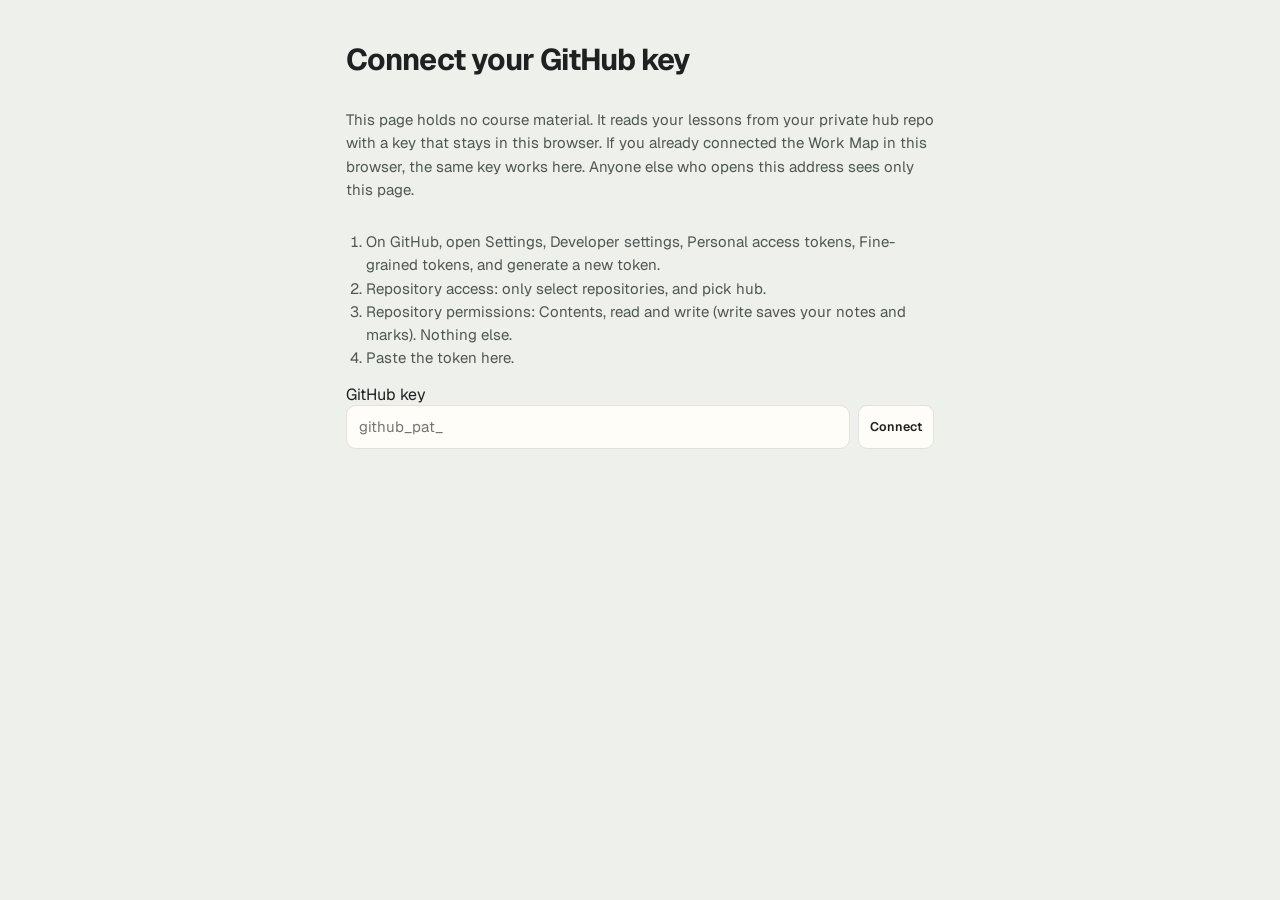
==== commit 81ee6097: "Reading Mode v1: every lesson with its notes, flags and open questions A new reader for all Maarif m" ====
--- a/index.html
+++ b/index.html
@@ -3,433 +3,42 @@
 <head>
 <meta charset="utf-8">
 <meta name="viewport" content="width=device-width, initial-scale=1, viewport-fit=cover">
-<meta name="description" content="Makarim ul Akhlaq Atlas, Bab 6: Satan, whispering, refuge. What four scholars teach, colour-coded by scholar.">
-<title>Akhlaq Atlas · Bab 6</title>
+<meta name="robots" content="noindex, nofollow">
+<title>Reading Mode</title>
 <link rel="preconnect" href="https://fonts.googleapis.com">
 <link rel="preconnect" href="https://fonts.gstatic.com" crossorigin>
-<link rel="stylesheet" href="https://fonts.googleapis.com/css2?family=Gulzar&family=Vazirmatn:wght@400;500;600;700&display=swap">
-<style>
-/* Layout: a quiet reading desk. Contents drawer and Fasl rail on the start (right) side, one reading column,
-   a bottom dock for back and forth. Scholar colour is the only loud element. */
-:root{
-  --bg:#f3f4f1; --paper:#ffffff; --fg:#1a201e; --soft:#46504c; --faint:#626c68; --rule:#d5dad3; --wash:#e9ece6;
-  --accent:#17605a; --accent-fg:#ffffff;
-  --mm:#c22a22; --ah:#2a7a30; --ez:#7a2ea0; --js:#b85f00;
-  --mm-w:#fbecea; --ah-w:#e8f3e8; --ez-w:#f3ebf8; --js-w:#fcf0e1;
-  --kull:#17605a; --khushah:#33558a; --munfarid:#6e5c38; --flag:#1a201e;
-  --f-ur:"Gulzar","Noto Nastaliq Urdu","Jameel Noori Nastaleeq",serif;
-  --f-x:"Vazirmatn",system-ui,sans-serif;
-  --fs:19px;
-}
-@media (prefers-color-scheme: dark){:root:not([data-theme="light"]){
-  --bg:#121715; --paper:#1a201e; --fg:#e8ede9; --soft:#bcc5c1; --faint:#98a29e; --rule:#323b38; --wash:#232a28;
-  --accent:#7fcac2; --accent-fg:#0f1513;
-  --mm:#ff7a70; --ah:#6fcd77; --ez:#cf9cf2; --js:#ffae4d;
-  --mm-w:#36201e; --ah-w:#1c2f1e; --ez-w:#2d2236; --js-w:#34281b;
-  --kull:#7fcac2; --khushah:#9db6e0; --munfarid:#d2bf95; --flag:#e8ede9; color-scheme:dark}}
-:root[data-theme="dark"]{
-  --bg:#121715; --paper:#1a201e; --fg:#e8ede9; --soft:#bcc5c1; --faint:#98a29e; --rule:#323b38; --wash:#232a28;
-  --accent:#7fcac2; --accent-fg:#0f1513;
-  --mm:#ff7a70; --ah:#6fcd77; --ez:#cf9cf2; --js:#ffae4d;
-  --mm-w:#36201e; --ah-w:#1c2f1e; --ez-w:#2d2236; --js-w:#34281b;
-  --kull:#7fcac2; --khushah:#9db6e0; --munfarid:#d2bf95; --flag:#e8ede9; color-scheme:dark}
-*{box-sizing:border-box}
-html{scroll-padding-top:calc(env(safe-area-inset-top,0px) + 120px)}
-body{background:var(--bg);color:var(--fg);font-family:var(--f-ur);direction:rtl;font-size:var(--fs);line-height:2.3}
-body::before{content:"";position:fixed;inset:0 0 auto;height:env(safe-area-inset-top,0px);z-index:10;background:var(--paper)}
-a{color:var(--accent)}
-button{font:inherit;color:inherit}
-:focus-visible{outline:3px solid var(--accent);outline-offset:2px;border-radius:4px}
-[lang="ar"],[lang="fa"]{font-family:var(--f-x);font-size:.95em;line-height:2}
-[lang="en"],.ui{font-family:var(--f-x)}
-[lang="en"]{direction:ltr;unicode-bidi:isolate}
-.sr{position:absolute!important;width:1px;height:1px;overflow:hidden;clip:rect(0 0 0 0);white-space:nowrap}
-.skip{position:absolute;inset-inline-start:12px;top:-60px;z-index:30;background:var(--accent);color:var(--accent-fg);padding:4px 14px;border-radius:6px;text-decoration:none}
-.skip:focus{top:calc(env(safe-area-inset-top,0px) + 8px)}
-
-/* top bar */
-.bar{position:sticky;top:env(safe-area-inset-top,0px);z-index:20;background:var(--paper);border-bottom:1px solid var(--rule);
-  padding-block:6px;padding-left:max(16px,env(safe-area-inset-left,0px));padding-right:max(16px,env(safe-area-inset-right,0px))}
-.bar-in{max-width:1280px;margin:0 auto;display:flex;align-items:center;gap:10px;flex-wrap:wrap}
-.btn{display:inline-flex;align-items:center;gap:6px;min-height:38px;padding:0 12px;border:1px solid var(--rule);background:var(--paper);border-radius:8px;cursor:pointer;text-decoration:none;color:var(--fg);font-family:var(--f-x);font-size:14px;line-height:1}
-.btn:hover{border-color:var(--accent)}
-.btn[aria-disabled="true"]{opacity:.4;pointer-events:none}
-.btn svg{width:18px;height:18px;flex:none}
-.brand{display:flex;flex-direction:column;text-decoration:none;color:var(--fg);line-height:1.5}
-.brand b{font-size:20px;font-weight:400;line-height:1.9}
-.crumb{display:flex;align-items:center;gap:6px;min-width:0;flex:1 1 220px}
-.crumb .where{font-size:16px;white-space:nowrap;overflow:hidden;text-overflow:ellipsis;min-width:0;line-height:2}
-.tools{display:flex;gap:6px;align-items:center;flex-wrap:wrap}
-.legend{display:flex;gap:6px;flex-wrap:wrap}
-.legend button{min-height:36px;font-family:var(--f-ur);font-size:15px;line-height:1.9;border:1.5px solid var(--c);color:var(--c);background:transparent;border-radius:999px;padding:0 12px 3px;cursor:pointer;display:flex;align-items:center;gap:6px}
-.legend button i{width:10px;height:10px;border-radius:50%;background:var(--c);display:inline-block}
-.legend button[aria-pressed="true"]{background:var(--c);color:var(--paper)}
-.legend button[aria-pressed="true"] i{background:var(--paper)}
-.legend .mm{--c:var(--mm)}.legend .ah{--c:var(--ah)}.legend .js{--c:var(--js)}.legend .ez{--c:var(--ez)}
-.row2{max-width:1280px;margin:4px auto 0;display:flex;gap:10px;align-items:center;flex-wrap:wrap;justify-content:space-between}
-.btn[aria-pressed="true"]{background:var(--accent);color:var(--accent-fg);border-color:var(--accent)}
-
-/* contents drawer */
-.drawer{position:fixed;inset:0;z-index:40;display:flex}
-.drawer[hidden]{display:none}
-.scrim{position:absolute;inset:0;background:rgba(0,0,0,.35)}
-.panel{position:relative;width:min(420px,92vw);height:100%;background:var(--paper);overflow:auto;
-  padding:calc(env(safe-area-inset-top,0px) + 14px) max(18px,env(safe-area-inset-right,0px)) 30px 18px;box-shadow:0 0 30px rgba(0,0,0,.2)}
-.panel h2{font-family:var(--f-x);font-size:12px;font-weight:600;letter-spacing:.08em;color:var(--faint);margin:20px 0 4px;text-transform:uppercase}
-.panel .head{display:flex;justify-content:space-between;align-items:center}
-.panel .head b{font-size:20px;font-weight:400}
-.panel ol{list-style:none;margin:0;padding:0}
-.panel a{display:flex;gap:10px;align-items:baseline;padding:4px 10px;border-radius:8px;text-decoration:none;color:var(--fg);font-size:17px;line-height:2.1}
-.panel a:hover{background:var(--wash)}
-.panel a[aria-current="page"]{background:var(--wash);box-shadow:inset -3px 0 0 var(--accent)}
-.panel .sub{margin:2px 0 10px;padding-inline-start:18px;border-inline-start:2px solid var(--rule)}
-.panel .sub h2{margin:8px 0 2px}
-.panel .sub a{font-size:15px;line-height:2}
-.panel a small{font-family:var(--f-x);font-size:12px;color:var(--faint);min-width:24px}
-
-.wrap{padding-left:max(16px,env(safe-area-inset-left,0px));padding-right:max(16px,env(safe-area-inset-right,0px));padding-block:24px 110px}
-
-/* home */
-.home{max-width:1280px;margin:0 auto}
-.hero{max-width:820px;padding-block:10px 20px}
-.hero h1{font-size:34px;line-height:2.1;margin:0;font-weight:400;text-wrap:balance}
-.hero p{color:var(--soft);margin:6px 0 0;font-size:18px}
-.hero .en{font-family:var(--f-x);font-size:13px;color:var(--faint);margin-top:6px}
-.continue{margin:4px 0 18px}
-.part{margin:34px 0 10px;display:flex;align-items:baseline;gap:12px;border-bottom:1px solid var(--rule);padding-bottom:4px}
-.part h2{font-size:21px;font-weight:400;margin:0;line-height:2}
-.part span{font-family:var(--f-x);font-size:12px;color:var(--faint)}
-.grid{display:grid;grid-template-columns:repeat(auto-fill,minmax(290px,1fr));gap:14px;list-style:none;margin:0;padding:0}
-.card{height:100%;background:var(--paper);border:1px solid var(--rule);border-radius:12px;padding:14px 18px 16px;text-decoration:none;color:var(--fg);display:flex;flex-direction:column;gap:6px;min-width:0;transition:border-color .15s,transform .15s}
-.card:hover{border-color:var(--accent);transform:translateY(-2px)}
-.card .n{font-family:var(--f-x);font-size:12px;color:var(--faint);letter-spacing:.06em}
-.card h3{margin:0;font-size:21px;line-height:2;font-weight:400;text-wrap:balance}
-.card .en{font-family:var(--f-x);font-size:12.5px;color:var(--faint);direction:ltr;text-align:right;line-height:1.5}
-.card p{margin:2px 0 0;font-size:15.5px;color:var(--soft);line-height:2.2;display:-webkit-box;-webkit-line-clamp:3;-webkit-box-orient:vertical;overflow:hidden}
-.card.vol{background:var(--wash)}
-.share{display:flex;height:7px;border-radius:4px;overflow:hidden;margin-top:auto;background:var(--wash)}
-.share i{display:block;height:100%}
-.share .mm{background:var(--mm)}.share .ah{background:var(--ah)}.share .js{background:var(--js)}.share .ez{background:var(--ez)}
-.card .cnt{font-family:var(--f-x);font-size:12px;color:var(--faint);display:flex;gap:12px;flex-wrap:wrap}
-
-/* page */
-.page{max-width:1280px;margin:0 auto;display:grid;grid-template-columns:270px minmax(0,1fr);gap:44px;align-items:start}
-.rail{position:sticky;top:calc(env(safe-area-inset-top,0px) + 120px);max-height:calc(100vh - 140px);overflow:auto;font-size:15px;line-height:2;padding-inline-end:6px}
-.rail h2{font-size:12px;font-family:var(--f-x);color:var(--faint);font-weight:600;letter-spacing:.06em;margin:14px 0 4px;text-transform:uppercase}
-.rail ol{list-style:none;margin:0;padding:0}
-.rail a{display:flex;gap:8px;text-decoration:none;color:var(--soft);padding:3px 8px;border-radius:6px;border-inline-start:3px solid transparent}
-.rail a:hover{background:var(--wash);color:var(--fg)}
-.rail a.on{color:var(--fg);border-inline-start-color:var(--accent);background:var(--wash)}
-.rail a.l3{padding-inline-start:22px;font-size:14px}
-.rail a small{font-family:var(--f-x);font-size:11px;color:var(--faint);min-width:36px;padding-top:4px}
-.reader{min-width:0;max-width:860px}
-.pager{display:grid;grid-template-columns:1fr 1fr;gap:12px;margin:48px 0 0;border-top:1px solid var(--rule);padding-top:18px}
-.pager a{display:flex;flex-direction:column;padding:10px 14px;border:1px solid var(--rule);border-radius:10px;text-decoration:none;color:var(--fg);background:var(--paper)}
-.pager a:hover{border-color:var(--accent)}
-.pager a small{font-family:var(--f-x);font-size:12px;color:var(--faint)}
-.pager a.next{text-align:left;grid-column:2}
-
-/* bottom dock */
-.dock{position:fixed;inset:auto 0 0;z-index:15;display:flex;justify-content:center;pointer-events:none;
-  padding:0 max(12px,env(safe-area-inset-right,0px)) calc(env(safe-area-inset-bottom,0px) + 12px) max(12px,env(safe-area-inset-left,0px))}
-.dock[hidden]{display:none}
-.dock-in{pointer-events:auto;display:flex;gap:4px;align-items:center;background:var(--paper);border:1px solid var(--rule);border-radius:999px;padding:4px;box-shadow:0 6px 24px rgba(0,0,0,.14);max-width:100%}
-.dock .btn{border:none;border-radius:999px;min-height:40px}
-.dock .now{font-size:15px;padding:0 8px;max-width:38vw;white-space:nowrap;overflow:hidden;text-overflow:ellipsis;line-height:2.2}
-
-/* fragment typography */
-.reader h1{font-size:34px;line-height:2.2;margin:0 0 4px;font-weight:400;text-wrap:balance}
-[tabindex="-1"]:focus{outline:none}
-.reader .en{display:block;font-size:13px;font-weight:400;color:var(--faint);line-height:1.5;direction:ltr;text-align:right}
-.reader h1 .en{font-size:14px}
-.reader h2{font-size:22px;color:var(--fg);font-weight:400;margin:56px 0 10px;padding-bottom:4px;border-bottom:2px solid var(--rule);line-height:2.1}
-.reader h3{font-size:26px;line-height:2.2;margin:48px 0 4px;font-weight:400;text-wrap:balance}
-.reader .code{font-family:var(--f-x);font-size:12px;color:var(--faint);display:block;line-height:1.3;direction:ltr;text-align:right}
-.reader h4{font-size:19px;line-height:2.1;margin:24px 0 4px;font-weight:400}
-.reader h4.kull .ur{color:var(--kull)}.reader h4.khushah .ur{color:var(--khushah)}.reader h4.munfarid .ur{color:var(--munfarid)}
-.reader h4.kull .en,.reader h4.khushah .en,.reader h4.munfarid .en{display:none}
-.reader h5{font-size:17px;color:var(--soft);margin:14px 0 2px;font-weight:400}
-.reader p{margin:10px 0;line-height:2.4}
-.reader ul,.reader ol{margin:0;padding:0;display:flex;flex-direction:column;gap:3px}
-.reader ul{list-style:none}
-.reader ol{padding-inline-start:28px}
-.reader li{position:relative;padding:6px 14px 10px;border-radius:8px;line-height:2.4;transition:opacity .2s,background .2s}
-.reader li:hover{background:var(--paper)}
-.reader strong{font-weight:400;color:var(--accent)}
-.fmeta{font-family:var(--f-x);font-size:12.5px;color:var(--faint);line-height:1.8;margin-bottom:4px}
-.fmeta .sch{font-family:var(--f-ur);font-size:14px}
-.plan-bab{margin:24px 0 4px;font-size:19px}
-.plan-bab a{text-decoration:none}
-
-/* scholar marks */
-.lh{display:inline-flex;align-items:center;gap:6px;margin-inline-end:6px;vertical-align:1px}
-.dots{display:inline-flex;gap:3px}
-.d{width:11px;height:11px;border-radius:50%;display:inline-block}
-.d.mm{background:var(--mm)}.d.ah{background:var(--ah)}.d.js{background:var(--js)}.d.ez{background:var(--ez)}
-.pid{font-family:var(--f-x);font-size:11px;color:var(--faint);direction:ltr;unicode-bidi:isolate;display:none}
-.reader li:has(>.lh[data-n="1"][data-s="mm"]){background:var(--mm-w);border-inline-start:4px solid var(--mm)}
-.reader li:has(>.lh[data-n="1"][data-s="ah"]){background:var(--ah-w);border-inline-start:4px solid var(--ah)}
-.reader li:has(>.lh[data-n="1"][data-s="js"]){background:var(--js-w);border-inline-start:4px solid var(--js)}
-.reader li:has(>.lh[data-n="1"][data-s="ez"]){background:var(--ez-w);border-inline-start:4px solid var(--ez)}
-.reader li:has(>.lh[data-n="1"]:not(.box)) .dots{display:none}
-.who-h{font-size:18px;margin:16px 0 4px;display:flex;align-items:center;gap:8px}
-.who-h::before{content:"";width:11px;height:11px;border-radius:50%;background:currentColor}
-.who-h.mm,.sch.mm{color:var(--mm)}.who-h.ah,.sch.ah{color:var(--ah)}.who-h.js,.sch.js{color:var(--js)}.who-h.ez,.sch.ez{color:var(--ez)}
-.lh.box .sch{font-size:17px}
-.tail{font-size:.72em;color:var(--faint);line-height:2}
-.ref{font-family:var(--f-x);font-size:12px;color:var(--soft);direction:ltr;unicode-bidi:isolate;text-decoration:none}
-a.ref{color:var(--accent);border-bottom:1px dotted currentColor;padding:2px 0}
-.step{font-family:var(--f-x);font-size:11px;font-weight:600;color:var(--soft);border:1px solid var(--rule);border-radius:4px;padding:0 5px;direction:ltr;unicode-bidi:isolate}
-.flag{font-size:14px;padding:0 8px 3px;border-radius:4px;border:1.5px solid var(--flag);color:var(--flag)}
-.flag.km{background:var(--flag);color:var(--paper)}
-.rule-all,.rule-diff{display:inline-block;font-size:.85em;color:var(--soft);margin-inline-end:6px;font-weight:400}
-.rule-diff{color:var(--accent)}
-
-section.hadd,section.km,section.mt{background:var(--paper);border:1px solid var(--rule);border-radius:12px;padding:6px 18px 12px;margin:18px 0}
-section.km,section.mt{border:2px solid var(--flag)}
-section.hadd h4,section.km h4,section.mt h4{font-size:21px;margin-top:10px}
-
-.tbl{overflow-x:auto;margin:14px 0}
-.reader table{border-collapse:collapse;width:100%;font-size:.86em}
-.reader th{font-weight:400;color:var(--soft);font-size:14px;text-align:right;border-bottom:2px solid var(--rule);padding:4px 8px}
-.reader td{border-bottom:1px solid var(--wash);padding:4px 8px;vertical-align:top;line-height:2.2}
-.reader td .sch{font-size:0;display:inline-block;width:11px;height:11px;border-radius:50%;background:currentColor;margin:0 2px;vertical-align:middle}
-.reader td [lang="en"],.reader td:has(>[lang="en"]){color:var(--faint)}
-
-body.meta .pid{display:inline}
-body.meta .tail{font-size:.82em;color:var(--soft)}
-
-body[data-focus] .reader li:has(>.lh){opacity:.22}
-body[data-focus="mm"] .reader li:has(>.lh[data-s~="mm"]),body[data-focus="ah"] .reader li:has(>.lh[data-s~="ah"]),
-body[data-focus="js"] .reader li:has(>.lh[data-s~="js"]),body[data-focus="ez"] .reader li:has(>.lh[data-s~="ez"]){opacity:1}
-
-.keys{font-family:var(--f-x);font-size:12.5px;color:var(--faint);margin-top:28px;line-height:2}
-kbd{font-family:var(--f-x);border:1px solid var(--rule);border-bottom-width:2px;border-radius:4px;padding:0 5px;font-size:11px}
-.loading{color:var(--soft);font-size:17px;padding:40px 0}
-.railbtn{display:none}
-@media (max-width:960px){
-  .page{grid-template-columns:minmax(0,1fr);gap:0}
-  .rail{display:none}
-  .reader h1{font-size:28px}.reader h3{font-size:23px}
-  .brand small{display:none}
-  .dock .now{max-width:30vw}
-}
-@media (max-width:560px){
-  .dock .lbl{display:none}
-  body.inpage .brand{display:none}
-  .row2{flex-wrap:nowrap;overflow-x:auto;scrollbar-width:none;gap:8px}
-  .row2::-webkit-scrollbar{display:none}
-  .legend,.tools{flex-wrap:nowrap;flex:none}
-  .bar .btn{min-height:36px;padding:0 10px}
-}
-@media (prefers-reduced-motion:reduce){*{transition:none!important;scroll-behavior:auto!important}}
-</style>
-<style>html,body{margin:0}:root{color-scheme:light;padding-top:env(safe-area-inset-top);padding-bottom:env(safe-area-inset-bottom)}@media (prefers-color-scheme:dark){:root{color-scheme:dark}}[hidden]{display:none!important}</style>
+<link rel="stylesheet" href="https://fonts.googleapis.com/css2?family=Geist:wght@400;500;600;700&family=Noto+Nastaliq+Urdu:wght@400;600;700&family=Gulzar&family=Amiri:wght@400;700&family=Vazirmatn:wght@400;500&display=swap">
+<link rel="stylesheet" href="style.css">
 </head>
 <body>
-
-
-<a class="skip" href="#app">مواد پر جائیں</a>
-<header class="bar">
-  <div class="bar-in">
-    <button class="btn" id="tocBtn" aria-haspopup="dialog" aria-controls="drawer" aria-expanded="false">
-      <svg viewBox="0 0 24 24" fill="none" stroke="currentColor" stroke-width="2" aria-hidden="true"><path d="M4 6h16M4 12h16M4 18h16"/></svg><span>فہرست</span></button>
-    <a class="brand" href="#b06"><b>مکارم الاخلاق اطلس</b></a>
-    <nav class="crumb" aria-label="باب سے باب">
-      <a class="btn" id="prevCh" aria-label="پچھلا باب" title="پچھلا باب"><svg viewBox="0 0 24 24" fill="none" stroke="currentColor" stroke-width="2" aria-hidden="true"><path d="M9 6l6 6-6 6"/></svg></a>
-      <span class="where" id="where" aria-live="polite"></span>
-      <a class="btn" id="nextCh" aria-label="اگلا باب" title="اگلا باب"><svg viewBox="0 0 24 24" fill="none" stroke="currentColor" stroke-width="2" aria-hidden="true"><path d="M15 6l-6 6 6 6"/></svg></a>
-    </nav>
-  </div>
-  <div class="row2">
-    <div class="legend" role="group" aria-label="ایک عالم کے نکات نمایاں کریں">
-      <button class="mm" id="f-mm" data-s="mm" aria-pressed="false"><i aria-hidden="true"></i>میرزا مہدی</button>
-      <button class="ah" id="f-ah" data-s="ah" aria-pressed="false"><i aria-hidden="true"></i>حلبی</button>
-      <button class="js" id="f-js" data-s="js" aria-pressed="false"><i aria-hidden="true"></i>سیدان</button>
-      <button class="ez" id="f-ez" data-s="ez" aria-pressed="false"><i aria-hidden="true"></i>افتخارزادہ</button>
-    </div>
-    <div class="tools">
-      <button class="btn" id="smaller" aria-label="حروف چھوٹے کریں">A−</button>
-      <button class="btn" id="bigger" aria-label="حروف بڑے کریں">A+</button>
-      <button class="btn" id="metaT" aria-pressed="false" title="ids, steps and notes">تفصیل</button>
-    </div>
-  </div>
-</header>
-
-<div class="drawer" id="drawer" role="dialog" aria-modal="true" aria-label="فہرست" hidden>
-  <div class="scrim" id="scrim"></div>
-  <nav class="panel" id="panel" aria-label="پوری فہرست"></nav>
+<section id="connect" class="solo" hidden>
+  <h1>Connect your GitHub key</h1>
+  <p>This page holds no course material. It reads your lessons from your private hub repo with a key that stays in this browser. If you already connected the Work Map in this browser, the same key works here. Anyone else who opens this address sees only this page.</p>
+  <ol>
+    <li>On GitHub, open Settings, Developer settings, Personal access tokens, Fine-grained tokens, and generate a new token.</li>
+    <li>Repository access: only select repositories, and pick hub.</li>
+    <li>Repository permissions: Contents, read and write (write saves your notes and marks). Nothing else.</li>
+    <li>Paste the token here.</li>
+  </ol>
+  <form id="keyform">
+    <label for="key">GitHub key</label>
+    <div class="r"><input id="key" type="password" autocomplete="off" spellcheck="false" placeholder="github_pat_"><button type="submit" class="btn">Connect</button></div>
+    <p id="keyerr" class="err" hidden></p>
+  </form>
+</section>
+<section id="fail" class="solo" hidden>
+  <h1>The hub could not be read</h1>
+  <p id="failmsg" class="err"></p>
+  <p>Check your connection and that the key still has access to the hub repo, then try again.</p>
+  <div class="r"><button type="button" class="btn" id="retry">Try again</button><button type="button" class="btn" id="rekey">Use another key</button></div>
+</section>
+<div id="app" hidden>
+  <header class="top" id="top"></header>
+  <div id="view"></div>
 </div>
-
-<main class="wrap" id="app" tabindex="-1" lang="ur"><div class="loading" role="status">لوڈ ہو رہا ہے</div></main>
-
-<div class="dock" id="dock" hidden><div class="dock-in" role="navigation" aria-label="فصل سے فصل">
-  <button class="btn" id="prevF" aria-label="پچھلی فصل"><svg viewBox="0 0 24 24" fill="none" stroke="currentColor" stroke-width="2" aria-hidden="true"><path d="M9 6l6 6-6 6"/></svg><span class="lbl">پچھلی</span></button>
-  <span class="now" id="now"></span>
-  <button class="btn" id="nextF" aria-label="اگلی فصل"><span class="lbl">اگلی</span><svg viewBox="0 0 24 24" fill="none" stroke="currentColor" stroke-width="2" aria-hidden="true"><path d="M15 6l-6 6 6 6"/></svg></button>
-  <button class="btn" id="topB" aria-label="اوپر جائیں"><svg viewBox="0 0 24 24" fill="none" stroke="currentColor" stroke-width="2" aria-hidden="true"><path d="M6 15l6-6 6 6"/></svg></button>
-</div></div>
-
-<script>
-document.documentElement.lang='ur';document.documentElement.dir='rtl';
-const $=id=>document.getElementById(id), app=$('app');
-let D=null, ORDER=[], cur=null, cache={}, heads=[], curHead=-1;
-const store={get(k){try{return localStorage.getItem(k)}catch(e){return null}},set(k,v){try{localStorage.setItem(k,v)}catch(e){}}};
-const esc=s=>String(s).replace(/[&<>"]/g,c=>({'&':'&amp;','<':'&lt;','>':'&gt;','"':'&quot;'}[c]));
-const short=s=>s.split(/[؛:(«]/)[0].replace(/،\s*$/,'').trim();
-const PARTS=[['حصۂ اول: مقدمہ اور جڑیں','Babs 1 to 9',1,9],['حصۂ دوم: اخلاق و صفات','Babs 10 to 15',10,15],['حصۂ سوم: لوگوں کے ساتھ برتاؤ، پہلے امام','Babs 16 to 19',16,19]];
-
-/* settings */
-let fs=+store.get('fs')||19;
-const setFs=v=>{fs=Math.min(26,Math.max(15,v));document.documentElement.style.setProperty('--fs',fs+'px');store.set('fs',fs)};
-setFs(fs);
-$('smaller').onclick=()=>setFs(fs-1);$('bigger').onclick=()=>setFs(fs+1);
-const setMeta=on=>{document.body.classList.toggle('meta',on);$('metaT').setAttribute('aria-pressed',on);store.set('meta',on?'1':'0')};
-setMeta(store.get('meta')==='1');$('metaT').onclick=()=>setMeta(!document.body.classList.contains('meta'));
-document.querySelectorAll('.legend button').forEach(b=>b.addEventListener('click',()=>{
-  const on=b.getAttribute('aria-pressed')!=='true';
-  document.querySelectorAll('.legend button').forEach(x=>x.setAttribute('aria-pressed','false'));
-  if(on){b.setAttribute('aria-pressed','true');document.body.dataset.focus=b.dataset.s}else delete document.body.dataset.focus;
-}));
-
-/* pages: intro, plan, b01..b19 */
-const pageMeta=id=>D.docs[id]?{id,ur:D.docs[id].ur,en:D.docs[id].en,n:id==='intro'?'Vol 1':'Vol 2'}:(()=>{const b=D.babs.find(x=>x.id===id);return b&&{id,ur:b.ur,en:b.en,n:'Bab '+(+id.slice(1))}})();
-
-/* drawer */
-let lastFocus=null;
-function buildDrawer(){
-  const li=(id,n,t)=>`<li><a href="#${id}" data-p="${id}"><small>${n}</small><span>${esc(t)}</span></a></li>`;
-  $('panel').innerHTML=`<div class="head"><b>فہرست</b><button class="btn" id="closeD" aria-label="فہرست بند کریں">✕</button></div>
-    ${PARTS.filter(p=>D.babs.some(b=>{const n=+b.id.slice(1);return n>=p[2]&&n<=p[3]})).map(p=>`<h2>${p[0]}</h2><ol>${D.babs.filter(b=>{const n=+b.id.slice(1);return n>=p[2]&&n<=p[3]}).map(b=>li(b.id,+b.id.slice(1),b.ur)).join('')}</ol>`).join('')}`;
-  $('closeD').onclick=closeDrawer;
-}
-function openDrawer(){lastFocus=document.activeElement;$('drawer').hidden=false;$('tocBtn').setAttribute('aria-expanded','true');
-  $('panel').querySelectorAll('a').forEach(a=>a.toggleAttribute('aria-current',false));
-  const c=$('panel').querySelector(`a[data-p="${cur||''}"]`);if(c){c.setAttribute('aria-current','page');c.scrollIntoView({block:'center'})}
-  $('panel').querySelectorAll('.sub').forEach(x=>x.remove());
-  const r=document.querySelector('.rail');
-  if(c&&cur&&r){const d=document.createElement('div');d.className='sub';d.innerHTML=r.innerHTML;d.querySelectorAll('.on').forEach(a=>a.classList.remove('on'));c.parentElement.append(d)}
-  (c||$('closeD')).focus()}
-function closeDrawer(){$('drawer').hidden=true;$('tocBtn').setAttribute('aria-expanded','false');lastFocus&&lastFocus.focus()}
-$('tocBtn').onclick=openDrawer;$('scrim').onclick=closeDrawer;
-$('panel').addEventListener('click',e=>{if(e.target.closest('a'))closeDrawer()});
-$('drawer').addEventListener('keydown',e=>{
-  if(e.key==='Escape'){closeDrawer();return}
-  if(e.key==='Tab'){const f=[...$('panel').querySelectorAll('a,button')];const i=f.indexOf(document.activeElement);
-    if(e.shiftKey&&i<=0){e.preventDefault();f[f.length-1].focus()}else if(!e.shiftKey&&i===f.length-1){e.preventDefault();f[0].focus()}}
-});
-
-/* chrome per page */
-function chrome(){
-  const i=ORDER.indexOf(cur), p=ORDER[i-1], n=ORDER[i+1];
-  const set=(el,id)=>{if(id!==undefined&&i>=0){el.href='#'+id;el.removeAttribute('aria-disabled');el.title=el.getAttribute('aria-label')+': '+pageMeta(id).ur}else{el.removeAttribute('href');el.setAttribute('aria-disabled','true')}};
-  set($('prevCh'),p);set($('nextCh'),n);
-  $('where').textContent=cur?pageMeta(cur).n.replace('Bab','باب').replace('Vol','جلد')+' · '+pageMeta(cur).ur:'';
-  $('dock').hidden=!cur;document.body.classList.toggle('inpage',!!cur);
-}
-
-function home(){
-  cur=null;chrome();
-  const last=store.get('last'), lm=last&&pageMeta(last.split('-')[0]);
-  const total=D.babs.reduce((a,b)=>a+b.points,0), fas=D.babs.reduce((a,b)=>a+b.fasls.length,0);
-  const card=b=>{const t=b.sch.mm+b.sch.ah+b.sch.js+b.sch.ez||1;
-    const names={mm:'میرزا مہدی',ah:'حلبی',js:'سیدان',ez:'افتخارزادہ'};
-    const bar=['mm','ah','js','ez'].map(s=>`<i class="${s}" style="width:${(b.sch[s]/t*100).toFixed(1)}%"></i>`).join('');
-    const label=['mm','ah','js','ez'].map(s=>`${names[s]} ${Math.round(b.sch[s]/t*100)} فیصد`).join('، ');
-    return `<li><a class="card" href="#${b.id}"><span class="n">BAB ${+b.id.slice(1)}</span><h3>${b.ur}</h3><span class="en" lang="en">${esc(b.en)}</span>
-      <p>${esc(b.lede)}</p><div class="share" role="img" aria-label="${label}">${bar}</div>
-      <div class="cnt" lang="en"><span>${b.fasls.length} Fasls</span><span>${b.points} points</span><span>${b.limits} limits</span>${b.contra?`<span>${b.contra} contradictions</span>`:''}</div></a></li>`};
-  app.innerHTML=`<div class="home"><div class="hero">
-    <h1 tabindex="-1">چار علما، اخلاق کے انیس ابواب</h1>
-    <p>میرزا مہدی اصفہانی، شیخ محمود حلبی، سید جعفر سیدان اور سید حسن افتخارزادہ اخلاق پر کیا کہتے ہیں: ہر باب میں پہلے وہ جس پر سب متفق ہیں، پھر جو ایک خوشہ بڑھاتا ہے، پھر جو ایک عالم اکیلا کہتا ہے۔ ہر نکتے کے ساتھ رنگین نشان بتاتے ہیں کہ یہ بات کس کی ہے۔</p>
-    <div class="en" lang="en">${D.babs.length} chapters · ${fas} unified Fasls · ${total.toLocaleString('en')} points</div></div>
-    ${lm?`<div class="continue"><a class="btn" href="#${esc(last)}">جہاں چھوڑا تھا وہاں سے پڑھیں: ${esc(lm.ur)}</a></div>`:''}
-    <div class="part"><h2>پہلے یہ پڑھیں</h2><span lang="en">Volumes 1 and 2</span></div>
-    <ul class="grid">
-      <li><a class="card vol" href="#intro"><span class="n">VOLUME 1</span><h3>${D.docs.intro.ur}</h3><span class="en" lang="en">The atlas, the four scholars and their two clusters, the four teaching steps, the nineteen chapters, the fault lines</span></a></li>
-      <li><a class="card vol" href="#plan"><span class="n">VOLUME 2</span><h3>${D.docs.plan.ur}</h3><span class="en" lang="en">All 489 Fasls in teaching order, step by step, each with the scholar to open it with</span></a></li>
-    </ul>
-    ${PARTS.map(p=>`<div class="part"><h2>${p[0]}</h2><span lang="en">${p[1]}</span></div><ul class="grid">${D.babs.filter(b=>{const n=+b.id.slice(1);return n>=p[2]&&n<=p[3]}).map(card).join('')}</ul>`).join('')}
-  </div>`;
-}
-
-async function page(id,anchor){
-  const m=pageMeta(id); if(!m){home();return}
-  if(cur!==id){
-    cur=id;chrome();
-    app.innerHTML='<div class="loading" role="status">لوڈ ہو رہا ہے</div>';
-    let h=cache[id];
-    if(!h){try{h=await (await fetch(`data/${id}.html`)).text();cache[id]=h}catch(e){app.innerHTML='<div class="loading" role="alert">یہ حصہ لوڈ نہیں ہو سکا۔ دوبارہ کوشش کریں۔</div>';return}}
-    if(cur!==id)return;
-    const isDoc=!!D.docs[id], i=ORDER.indexOf(id), prev=ORDER[i-1], next=ORDER[i+1];
-    let rail;
-    if(isDoc){
-      rail=`<h2>${m.n}</h2><ol>${D.docs[id].toc.map(t=>`<li><a href="#${t[0]}" data-a="${t[0]}" class="l${t[1]}"><span>${esc(t[2])}</span></a></li>`).join('')}</ol>`;
-    }else{
-      const b=D.babs.find(x=>x.id===id);
-      rail=`<ol><li><a href="#${id}-glance" data-a="${id}-glance"><small></small>ایک نظر میں</a></li></ol>
-        <h2>Fasls</h2><ol>${b.fasls.map(f=>`<li><a href="#${id}-${f[0]}" data-a="${id}-${f[0]}"><small>${f[1]}</small><span>${esc(short(f[2]))}</span></a></li>`).join('')}</ol>
-        <h2>Boxes</h2><ol>${b.contra?`<li><a href="#${id}-contra" data-a="${id}-contra"><small>${b.contra}</small>تضادات</a></li>`:''}
-        <li><a href="#${id}-limits" data-a="${id}-limits"><small>${b.limits}</small>حدود</a></li>
-        <li><a href="#${id}-care" data-a="${id}-care"><small></small>احتیاط سے پڑھیں</a></li></ol>`;
-    }
-    const pg=(pid,cls,lab)=>{const pm=pageMeta(pid);return `<a class="${cls}" href="#${pid}"><small>${lab}</small><span>${esc(pm.ur)}</span></a>`};
-    app.innerHTML=`<div class="page"><nav class="rail" aria-label="اس حصے کی فہرست">${rail}</nav>
-      <article class="reader">${h}
-      <nav class="pager" aria-label="پچھلا اور اگلا حصہ">${prev?pg(prev,'prev','→ پچھلا'):''}${next?pg(next,'next','اگلا ←'):''}</nav>
-      <p class="keys" lang="en">Keys: <kbd>←</kbd> next Fasl · <kbd>→</kbd> previous Fasl · <kbd>Shift</kbd> + arrow: next or previous chapter · <kbd>T</kbd> contents</p></article></div>`;
-    app.querySelectorAll('.reader table').forEach(t=>{const w=document.createElement('div');w.className='tbl';w.tabIndex=0;w.setAttribute('role','region');w.setAttribute('aria-label','جدول');t.before(w);w.append(t)});
-    const h1=app.querySelector('.reader h1');if(h1)h1.tabIndex=-1;
-    heads=[...app.querySelectorAll(isDoc?'.reader h2[id],.reader h3[id]':'.reader h2[id$="-glance"],.reader h3[id],.reader h2[id$="-contra"],.reader h2[id$="-limits"],.reader h2[id$="-care"]')];
-    observe();
-    if(!anchor){window.scrollTo(0,0);(h1||app).focus({preventScroll:true})}
-  }
-  if(anchor){const el=document.getElementById(anchor);if(el){el.scrollIntoView({block:'start'});if(!el.hasAttribute('tabindex'))el.tabIndex=-1;el.focus({preventScroll:true})}}
-}
-
-let io;
-function observe(){
-  io&&io.disconnect();
-  const links=[...document.querySelectorAll('.rail a[data-a]')];
-  io=new IntersectionObserver(es=>{es.forEach(e=>{if(e.isIntersecting){
-    curHead=heads.indexOf(e.target);
-    links.forEach(l=>l.classList.toggle('on',l.dataset.a===e.target.id));
-    const on=links.find(l=>l.dataset.a===e.target.id);on&&on.scrollIntoView({block:'nearest'});
-    $('now').textContent=short(e.target.querySelector('.ur')?.textContent||'');
-    store.set('last',e.target.id);
-  }})},{rootMargin:'-130px 0px -65% 0px'});
-  heads.forEach(h=>io.observe(h));
-  curHead=-1;$('now').textContent=pageMeta(cur).ur;
-}
-function stepHead(d){
-  if(!heads.length)return;
-  let i=curHead+d; if(curHead<0)i=d>0?0:-1;
-  if(i<0){window.scrollTo({top:0});return}
-  if(i>=heads.length){const n=ORDER[ORDER.indexOf(cur)+1];if(n)location.hash=n;return}
-  location.hash=heads[i].id;
-}
-$('prevF').onclick=()=>stepHead(-1);$('nextF').onclick=()=>stepHead(1);
-$('topB').onclick=()=>{window.scrollTo({top:0});app.querySelector('.reader h1')?.focus({preventScroll:true})};
-addEventListener('keydown',e=>{
-  if(e.target.closest('input,textarea,select,[contenteditable]')||e.ctrlKey||e.metaKey||e.altKey||!$('drawer').hidden)return;
-  if(e.key==='t'||e.key==='T'){e.preventDefault();openDrawer();return}
-  if(!cur)return;
-  const i=ORDER.indexOf(cur);
-  if(e.key==='ArrowLeft'){e.preventDefault();if(e.shiftKey){ORDER[i+1]&&(location.hash=ORDER[i+1])}else stepHead(1)}
-  if(e.key==='ArrowRight'){e.preventDefault();if(e.shiftKey){ORDER[i-1]&&(location.hash=ORDER[i-1])}else stepHead(-1)}
-});
-
-function route(){
-  const h=decodeURIComponent(location.hash.slice(1));
-  if(!h){page(ORDER[0]);return}
-  const id=h.split('-')[0];
-  if(!pageMeta(id)){page(ORDER[0]);return}
-  page(id,h.includes('-')?h:null);
-}
-fetch('data/index.json').then(r=>r.json()).then(d=>{D=d;ORDER=d.babs.map(b=>b.id);buildDrawer();route()})
-  .catch(()=>{app.innerHTML='<div class="loading" role="alert">اطلس کا ڈیٹا لوڈ نہیں ہو سکا۔ صفحہ دوبارہ کھولیں۔</div>'});
-addEventListener('hashchange',route);
-</script>
-
+<div id="loading" class="loading" hidden>Loading your lessons</div>
+<div class="selbar" id="selbar" hidden></div>
+<div class="toast" id="toast" hidden role="status" aria-live="polite"></div>
+<script src="app.js"></script>
 </body>
 </html>
--- a/style.css
+++ b/style.css
@@ -0,0 +1,369 @@
+/* Reading Mode. Layout: a quiet desk. Contents on the right, one paper page of text, the margin on the left
+ * (editor notes, open questions, your marks and notes); on a phone the margin drops under each block.
+ * Lesson text is Urdu, right to left. Every control is English.
+ * Colour: scholar inks (MM crimson, AH green, JS orange, EZ purple) carry the text; blue = editor note,
+ * red = open question, sand = teacher only, gold = class lesson, teal = the app's own accent. */
+:root{
+  --ground:#eef0ec; --paper:#fffdf8; --paper-2:#f5f4ee; --ink:#1d211f; --soft:#4f5753; --faint:#6b736f; --rule:#e3e1d8; --rule-2:#ecebe3; --wash:#f3f2ec;
+  --accent:#0b5f57; --accent-2:#0b7a70; --accent-w:#e3f2ef; --glow:#9fe0d4;
+  --MM:#a51d2d; --AH:#2c7a35; --JS:#b45309; --EZ:#6b2a9a;
+  --MM-t:#8a1826; --AH-t:#1f5a27; --JS-t:#8a4007; --EZ-t:#4a2170;
+  --MM-w:#fbe6e8; --AH-w:#e5f2e6; --JS-w:#fbecdc; --EZ-w:#f0e6f7; --several:#5c5c5c;
+  --note:#2d4f86; --note-w:#f0f4fb; --q:#b4382a; --q-w:#fff7f4; --q-line:#e9b4a8; --tc:#6b5a2e; --tc-w:#fbf8ee; --tc-line:#c7b98f;
+  --gold:#d99a1e; --gold-ink:#7a4f00; --gold-w:#fbf1dc; --hl:#fde58a; --hl-on:#f6c945; --atlas:#2a5bb8; --atlas-w:#eaf0fb;
+  --shadow:0 1px 2px rgba(29,33,31,.05),0 12px 32px rgba(29,33,31,.06); --shadow-s:0 1px 3px rgba(29,33,31,.07);
+  --ur:Gulzar,"Noto Nastaliq Urdu","Jameel Noori Nastaleeq",serif; --ur-h:"Noto Nastaliq Urdu",serif;
+  --ar:Amiri,"Al Mushaf",serif; --fa:Vazirmatn,"Noto Naskh Arabic",sans-serif; --ui:Geist,system-ui,-apple-system,"Segoe UI",sans-serif;
+  --fs:21px; color-scheme:light;
+}
+@media (prefers-color-scheme:dark){:root:not([data-theme="light"]){
+  --ground:#121715; --paper:#1a201e; --paper-2:#20272a; --ink:#e8ede9; --soft:#bcc5c1; --faint:#98a29e; --rule:#323b38; --rule-2:#2a3230; --wash:#232a28;
+  --accent:#7fcac2; --accent-2:#7fcac2; --accent-w:#1d3330; --glow:#7fcac2;
+  --MM:#ff8a80; --AH:#7fd187; --JS:#ffb35c; --EZ:#d3a4f5; --MM-t:#ffb3ab; --AH-t:#a7e3ad; --JS-t:#ffcb8f; --EZ-t:#e2c4f8;
+  --MM-w:#36201e; --AH-w:#1c2f1e; --JS-w:#34281b; --EZ-w:#2d2236; --several:#b0b0b0;
+  --note:#a9c1ee; --note-w:#1e2738; --q:#ff9a88; --q-w:#33201c; --q-line:#6b3a31; --tc:#dcc58f; --tc-w:#2a261b; --tc-line:#6b5f3e;
+  --gold:#e8b44a; --gold-ink:#f0c870; --gold-w:#3a2f12; --hl:#6b5a12; --hl-on:#8f7614; --atlas:#9db8ff; --atlas-w:#1f2a40;
+  --shadow:0 1px 2px rgba(0,0,0,.3); --shadow-s:0 1px 2px rgba(0,0,0,.3); color-scheme:dark}}
+:root[data-theme="dark"]{
+  --ground:#121715; --paper:#1a201e; --paper-2:#20272a; --ink:#e8ede9; --soft:#bcc5c1; --faint:#98a29e; --rule:#323b38; --rule-2:#2a3230; --wash:#232a28;
+  --accent:#7fcac2; --accent-2:#7fcac2; --accent-w:#1d3330; --glow:#7fcac2;
+  --MM:#ff8a80; --AH:#7fd187; --JS:#ffb35c; --EZ:#d3a4f5; --MM-t:#ffb3ab; --AH-t:#a7e3ad; --JS-t:#ffcb8f; --EZ-t:#e2c4f8;
+  --MM-w:#36201e; --AH-w:#1c2f1e; --JS-w:#34281b; --EZ-w:#2d2236; --several:#b0b0b0;
+  --note:#a9c1ee; --note-w:#1e2738; --q:#ff9a88; --q-w:#33201c; --q-line:#6b3a31; --tc:#dcc58f; --tc-w:#2a261b; --tc-line:#6b5f3e;
+  --gold:#e8b44a; --gold-ink:#f0c870; --gold-w:#3a2f12; --hl:#6b5a12; --hl-on:#8f7614; --atlas:#9db8ff; --atlas-w:#1f2a40;
+  --shadow:0 1px 2px rgba(0,0,0,.3); --shadow-s:0 1px 2px rgba(0,0,0,.3); color-scheme:dark}
+
+*{box-sizing:border-box}
+[hidden]{display:none!important}
+html{scroll-padding-top:130px}
+html,body{margin:0;overflow-x:clip}
+body{background:var(--ground);color:var(--ink);font-family:var(--ur);direction:rtl}
+button,input,textarea,select{font:inherit;color:inherit}
+button{cursor:pointer}
+a{color:var(--accent);text-underline-offset:3px}
+::selection{background:#cfe9e3}
+:focus-visible{outline:2px solid var(--accent-2);outline-offset:2px;border-radius:4px}
+.ui,.ui *{font-family:var(--ui)}
+.ltr{direction:ltr;unicode-bidi:isolate}
+.muted{color:var(--faint)}
+.sr{position:absolute!important;width:1px;height:1px;overflow:hidden;clip:rect(0 0 0 0);white-space:nowrap}
+
+/* buttons */
+.btn{font-family:var(--ui);font-size:12.5px;font-weight:600;border:1px solid var(--rule);background:var(--paper);border-radius:9px;padding:0 11px;min-height:36px;display:inline-flex;align-items:center;gap:6px;text-decoration:none;color:var(--ink);white-space:nowrap}
+.btn:hover{border-color:var(--accent-2)}
+.btn[aria-pressed="true"]{background:var(--wash)}
+.btn:disabled{opacity:.45;cursor:default}
+.btn svg{width:15px;height:15px;flex:none}
+.btn.icon{width:40px;justify-content:center;padding:0}
+.dot{display:inline-block;width:8px;height:8px;border-radius:50%;flex:none}
+.sq{display:inline-block;width:8px;height:8px;border-radius:2px;flex:none}
+
+/* top bar */
+.top{position:sticky;top:0;z-index:20;background:var(--paper);border-bottom:1px solid var(--rule)}
+.top1{padding:0 24px;min-height:58px;display:flex;align-items:center;gap:16px;flex-wrap:wrap}
+.brand{display:flex;align-items:center;gap:10px;text-decoration:none;color:var(--ink);font-family:var(--ui);font-weight:700;font-size:15px}
+.brand .mk{width:24px;height:24px;border-radius:7px;background:#1d211f;display:grid;place-items:center}
+.brand .mk svg{width:20px;height:20px}
+.top .tools a svg,.top .tools button svg{width:15px;height:15px}
+.crumb{display:flex;align-items:center;gap:8px;font-size:16px;line-height:2;color:var(--soft);min-width:0;flex:1 1 200px}
+.crumb a{text-decoration:none;color:var(--soft)}
+.crumb a:hover{color:var(--ink)}
+.crumb .cur{color:var(--ink);font-weight:700}
+.crumb .c{font-family:var(--ui);font-size:13px}
+.crumb svg{width:10px;height:10px;flex:none}
+.chain{display:flex;align-items:center;gap:6px;direction:ltr;font-family:var(--ui);font-size:12px;font-weight:600;flex-wrap:wrap}
+.chip{border-radius:7px;padding:4px 9px;text-decoration:none;white-space:nowrap}
+.chip.f{color:var(--atlas);background:var(--atlas-w)}
+.chip.s{color:var(--accent);background:var(--accent-w)}
+.chip.l{color:#1d1405;background:var(--gold)}
+.chip.lp{color:var(--gold-ink);background:var(--gold-w)}
+.chain .arr{width:16px;height:10px}
+.top2{padding:6px 24px 8px;display:flex;align-items:center;gap:12px;flex-wrap:wrap;border-top:1px solid var(--rule-2)}
+.tabs{display:flex;gap:3px;background:var(--wash);border-radius:11px;padding:3px;direction:ltr;flex-wrap:wrap}
+.tabs a{font-family:var(--ui);font-size:13px;font-weight:500;border-radius:9px;padding:0 12px;min-height:34px;display:flex;align-items:center;gap:6px;text-decoration:none;color:var(--soft)}
+.tabs a[aria-current]{background:var(--paper);color:var(--ink);box-shadow:var(--shadow-s);font-weight:700}
+.tabs .n{font-size:11px;font-weight:700;border-radius:6px;padding:1px 6px;background:var(--rule-2);color:var(--soft)}
+.tabs .n.q{background:#fbe2dc;color:var(--q)}
+.schf{display:flex;gap:6px;flex-wrap:wrap;direction:ltr}
+.schf button{font-family:var(--ui);font-size:12px;font-weight:600;border:1.5px solid var(--c);color:var(--c);background:transparent;border-radius:999px;padding:0 11px;min-height:32px;display:flex;align-items:center;gap:6px}
+.schf button .dot{background:var(--c)}
+.schf button[aria-pressed="true"]{background:var(--c);color:var(--paper)}
+.schf button[aria-pressed="true"] .dot{background:var(--paper)}
+.tools{margin-inline-start:auto;display:flex;gap:6px;align-items:center;flex-wrap:wrap;direction:ltr}
+
+/* library and lists */
+.page{max-width:1240px;margin:0 auto;padding:36px 28px 90px;display:flex;flex-direction:column;gap:40px}
+.hero{display:grid;grid-template-columns:minmax(0,1.25fr) minmax(0,1fr);gap:28px;align-items:stretch}
+.hero h1{margin:0;font-family:var(--ur-h);font-size:44px;font-weight:700;line-height:2.1}
+.hero p{margin:0;font-size:19px;line-height:2.2;color:var(--soft);max-width:34em}
+.who{display:flex;gap:8px;flex-wrap:wrap;margin-top:6px}
+.who span{display:inline-flex;align-items:center;gap:8px;font-size:15px;line-height:2;border-radius:999px;padding:0 13px 2px;background:var(--w);color:var(--c)}
+.who .dot{background:var(--c)}
+.cont{text-decoration:none;color:#fffdf8;background:#1d211f;border-radius:22px;padding:24px 28px;display:flex;flex-direction:column;gap:8px;box-shadow:0 10px 30px rgba(29,33,31,.18)}
+.cont .k{font-family:var(--ui);font-size:13px;font-weight:600;color:#b9c4bf;direction:ltr;text-align:right}
+.cont .t{font-family:var(--ur-h);font-size:26px;font-weight:600;line-height:2.1}
+.cont .pills{display:flex;gap:8px;flex-wrap:wrap;direction:ltr;justify-content:flex-end}
+.cont .pills span{font-family:var(--ui);font-size:12.5px;background:rgba(255,255,255,.09);border-radius:8px;padding:3px 10px}
+.cont .pills .q{background:rgba(230,120,100,.24);color:#ffd3c9}
+.cont.empty{background:var(--paper);color:var(--ink);box-shadow:var(--shadow-s)}
+.cont.empty .k{color:var(--faint)}
+.shead{display:flex;justify-content:space-between;align-items:baseline;gap:16px;flex-wrap:wrap;border-bottom:1px solid var(--rule);padding-bottom:6px;direction:ltr}
+.shead h2{margin:0;font-family:var(--ui);font-size:22px;font-weight:650}
+.shead span{font-family:var(--ui);font-size:13px;color:var(--faint)}
+.grid{display:grid;grid-template-columns:repeat(auto-fit,minmax(270px,1fr));gap:16px}
+.card{text-decoration:none;color:var(--ink);background:var(--paper);border-radius:18px;box-shadow:var(--shadow-s);padding:18px 22px;display:flex;flex-direction:column;gap:8px;transition:transform .15s,box-shadow .15s}
+a.card:hover{transform:translateY(-2px);box-shadow:0 8px 22px rgba(29,33,31,.1)}
+.card .t{font-family:var(--ur-h);font-size:23px;font-weight:700;line-height:2}
+.card .m{font-family:var(--ui);font-size:12.5px;color:var(--soft);direction:ltr;text-align:right;display:flex;gap:12px;flex-wrap:wrap;justify-content:flex-end}
+.card .code{font-family:var(--ui);font-size:12px;font-weight:700;color:var(--accent);background:var(--accent-w);border-radius:6px;padding:3px 8px}
+.card.off{background:transparent;box-shadow:inset 0 0 0 1px var(--rule)}
+.bar{display:flex;height:6px;border-radius:3px;overflow:hidden;background:var(--rule-2)}
+.bar span{display:block;height:100%}
+.panel{background:var(--paper);border-radius:18px;box-shadow:var(--shadow-s);padding:18px 22px;display:flex;flex-direction:column;gap:6px}
+.panel h3{margin:0;font-family:var(--ui);font-size:17px;font-weight:650;direction:ltr;text-align:right}
+.rowlink{display:flex;justify-content:space-between;gap:12px;text-decoration:none;color:var(--ink);border-top:1px solid var(--rule-2);padding:8px 0;font-family:var(--ui);font-size:14px;direction:ltr}
+.rowlink b{color:var(--q)}
+.list{background:var(--paper);border-radius:18px;box-shadow:var(--shadow-s);overflow:hidden}
+.li{display:grid;grid-template-columns:64px minmax(0,1fr) auto;gap:16px;align-items:center;padding:6px 22px;min-height:56px;border-top:1px solid var(--rule-2);text-decoration:none;color:var(--ink)}
+.li:first-child{border-top:0}
+.li:hover{background:var(--wash)}
+.li .n{font-family:var(--ui);font-size:13px;font-weight:700;color:var(--accent);direction:ltr}
+.li .t{font-size:17px;line-height:2}
+.li .meta{display:flex;gap:6px;flex-wrap:wrap;direction:ltr;justify-content:flex-start}
+.li.off{color:var(--faint)}
+.li.off .n{color:var(--faint)}
+.pill{font-family:var(--ui);font-size:11.5px;font-weight:600;border-radius:6px;padding:2px 7px;white-space:nowrap}
+.pill.note{background:var(--note-w);color:var(--note)} .pill.q{background:#fbe2dc;color:var(--q)} .pill.tc{background:var(--tc-w);color:var(--tc)}
+.pill.l{background:var(--gold);color:#1d1405} .pill.lp{background:var(--gold-w);color:var(--gold-ink)} .pill.s{background:var(--accent-w);color:var(--accent)} .pill.f{background:var(--atlas-w);color:var(--atlas)}
+.pill.off{background:var(--rule-2);color:var(--faint)}
+
+/* reading desk */
+.desk{display:grid;grid-template-columns:250px minmax(0,1fr);max-width:1500px;margin:0 auto;align-items:start}
+.rail{position:sticky;top:118px;max-height:calc(100vh - 130px);overflow:auto;padding:24px 18px 30px 8px;display:flex;flex-direction:column;gap:2px}
+.rail .rh{font-family:var(--ui);font-size:11px;font-weight:600;letter-spacing:.06em;color:var(--faint);padding:0 10px 6px;direction:ltr;text-align:right;text-transform:uppercase}
+.rail a{display:flex;gap:10px;align-items:center;text-decoration:none;font-size:15.5px;line-height:2;padding:2px 10px;border-radius:10px;color:var(--soft)}
+.rail a:hover{background:var(--wash);color:var(--ink)}
+.rail a.on{background:var(--paper);color:var(--ink);box-shadow:var(--shadow-s)}
+.rail a .rn{font-size:14px;min-width:16px;color:var(--faint)}
+.rail a.on .rn{color:var(--accent-2)}
+.rail a.h3{padding-inline-start:30px;font-size:14px}
+.rail .dots{display:flex;gap:2px;margin-inline-start:auto}
+.rail .dots i{width:6px;height:6px;border-radius:50%}
+.rail .sum{margin-top:16px;border-top:1px solid var(--rule);padding-top:10px;display:flex;flex-direction:column;gap:2px}
+.rail .sum button{font-family:var(--ui);font-size:13px;border:0;background:none;display:flex;justify-content:space-between;padding:4px 10px;border-radius:8px;direction:ltr;color:var(--ink)}
+.rail .sum button:hover{background:var(--wash)}
+main.read{min-width:0;padding:22px 20px 140px 0}
+.sheet{background:var(--paper);border-radius:20px;box-shadow:var(--shadow);padding:34px 0 40px}
+.lhead{padding:0 44px 18px;border-bottom:1px solid var(--rule-2);margin-bottom:12px;display:flex;flex-direction:column;gap:2px}
+.lhead .k{font-family:var(--ui);font-size:13px;font-weight:600;color:var(--faint);direction:ltr;text-align:right}
+.lhead h1{margin:0;font-family:var(--ur-h);font-size:34px;font-weight:700;line-height:2.15}
+.lhead .share{display:flex;height:6px;border-radius:3px;overflow:hidden;margin-top:8px;background:var(--rule-2)}
+.lhead .src{font-family:var(--ui);font-size:12px;color:var(--faint);direction:ltr;text-align:right;line-height:1.6;margin-top:6px}
+.lhead .ref{font-size:15px;color:var(--soft);line-height:2}
+.banner{margin:0 44px 10px;font-family:var(--ui);font-size:13px;background:var(--gold-w);color:var(--ink);border-radius:10px;padding:8px 12px;direction:ltr;text-align:right}
+
+/* a block: text | margin */
+.row{display:grid;grid-template-columns:minmax(0,1fr) 330px;gap:26px;padding:0 0 0 22px;scroll-margin-top:140px}
+.txt{min-width:0;font-size:var(--fs);line-height:2.35;padding:3px 44px 3px 0}
+.side{min-width:0;display:flex;flex-direction:column;gap:8px;padding-top:6px}
+.tocbtn{display:none!important}
+.row.cur>.txt{box-shadow:inset -3px 0 0 var(--accent-2)}
+.row.drop>.txt{opacity:.42}
+.row.keep>.txt{background:linear-gradient(to left,var(--accent-w),transparent 75%)}
+.txt h2{margin:26px 0 2px;font-family:var(--ur-h);font-size:1.18em;font-weight:700;line-height:2.1;display:flex;gap:12px;align-items:baseline}
+.txt h3{margin:16px 0 0;font-family:var(--ur-h);font-size:1.06em;font-weight:600;line-height:2.1}
+.txt p{margin:0}
+.kinds{display:flex;gap:8px;align-items:center;flex-wrap:wrap}
+.kinds span{font-size:14px;line-height:2;background:var(--wash);color:var(--soft);border-radius:6px;padding:0 9px}
+.kinds code{font-family:var(--ui);font-size:11.5px;color:var(--faint);direction:ltr}
+.spk{display:inline-flex;align-items:center;gap:8px;font-size:15px;line-height:2;color:var(--c);margin-top:6px}
+.spk .dot{background:var(--c)}
+.s{color:var(--t,var(--ink));border-radius:3px}
+.s.comp{--t:var(--ink)}
+.s.lit{background:var(--wash);box-shadow:0 0 0 2px var(--wash)}
+.s.focus{outline:1.5px dashed var(--accent-2);outline-offset:2px}
+.sal{font-size:.8em}
+.sal.added{opacity:.8}
+.ar{font-family:var(--ar);font-size:1.02em;color:var(--accent)}
+.garbled{color:var(--faint);font-size:.85em}
+.intro{background:var(--paper-2);border-radius:14px;padding:8px 18px}
+.lbl{display:block;font-family:var(--ui);font-size:12px;font-weight:600;color:var(--faint);direction:ltr;text-align:right;line-height:2}
+.blk-ar{text-align:center;font-family:var(--ar);font-size:1.15em;line-height:2.15;color:var(--accent);font-weight:700}
+.blk-ar.quote{font-weight:400;color:var(--soft)}
+.blk-ar.fa{font-family:var(--fa);font-weight:400;font-size:.95em}
+.blk-ref{text-align:left;font-size:15px;color:var(--accent);line-height:2}
+.blk-tr{font-weight:700;color:var(--accent)}
+.blk-tr .s{--t:var(--accent)}
+.fold{font-size:14px;line-height:2}
+.fold summary{cursor:pointer;color:var(--faint);font-family:var(--ui);font-size:12.5px;direction:ltr;text-align:right}
+.fold .body{font-family:var(--ar);font-size:18px;line-height:2.1;color:var(--soft);border:1px solid var(--rule);border-radius:10px;padding:6px 12px;margin-top:4px}
+.omitted{border:1.5px dashed var(--rule);border-radius:14px;padding:6px 16px 10px;background:var(--paper-2)}
+.omitted summary{cursor:pointer;font-size:15px;line-height:2;color:var(--soft);display:flex;gap:8px;align-items:baseline}
+.omitted summary b{font-family:var(--ui);font-size:12.5px;color:var(--ink)}
+.omitted p{margin:4px 0 0;opacity:.85}
+.khulasa h2{margin:22px 0 4px;font-family:var(--ur-h)}
+.khulasa ol{margin:0;padding-inline-start:1.4em}
+.ikh{border-top:2px solid var(--gold);color:var(--gold-ink);font-family:var(--ui);font-size:12.5px;font-weight:700;padding-top:4px;direction:ltr;text-align:right}
+.ul{margin:0;padding-inline-start:1.3em}
+.ul li{margin:2px 0}
+.unver{font-family:var(--ui);font-size:12px;color:var(--q);direction:ltr;text-align:right}
+.ho{font-family:var(--ui);font-size:11px;font-weight:600;color:var(--accent);background:var(--accent-w);border-radius:5px;padding:1px 6px;margin-inline-end:6px;vertical-align:3px}
+mark{background:var(--hl);color:inherit;border-radius:3px;padding:0 1px}
+mark.on{background:var(--hl-on)}
+.sch-hide .txt .s:not(.comp){opacity:.25}
+.sch-hide .txt .s.keep-sch{opacity:1}
+
+/* teacher-only run */
+.row.tc>.txt{background:var(--tc-w);border-inline-start:0}
+.row.tc.first>.txt{border-radius:14px 14px 0 0;padding-top:8px}
+.row.tc.last>.txt{border-radius:0 0 14px 14px;padding-bottom:10px}
+.row.tc>.txt{box-shadow:inset 1.5px 0 0 var(--tc-line),inset -1.5px 0 0 var(--tc-line)}
+.row.tc.first>.txt{box-shadow:inset 1.5px 0 0 var(--tc-line),inset -1.5px 0 0 var(--tc-line),inset 0 1.5px 0 var(--tc-line)}
+.row.tc.last>.txt{box-shadow:inset 1.5px 0 0 var(--tc-line),inset -1.5px 0 0 var(--tc-line),inset 0 -1.5px 0 var(--tc-line)}
+.row.tc.first.last>.txt{border-radius:14px;box-shadow:inset 0 0 0 1.5px var(--tc-line)}
+.row.tc>.txt{margin-inline-start:28px;padding-inline:18px}
+.tclbl{display:flex;justify-content:space-between;align-items:center;font-family:var(--ui);font-size:12px;font-weight:600;color:var(--tc);direction:ltr;margin-bottom:2px}
+
+/* margin cards */
+.mcard{background:var(--paper);border-radius:14px;padding:9px 13px 11px;box-shadow:0 0 0 1px var(--rule-2),var(--shadow-s);display:flex;flex-direction:column;gap:4px}
+.mcard .mh{display:flex;justify-content:space-between;align-items:center;font-family:var(--ui);font-size:12px;font-weight:600;direction:ltr}
+.mcard .mh span:last-child{font-weight:500;color:var(--faint);font-size:11px}
+.mcard.note .mh{color:var(--note)}
+.mcard.note{background:var(--note-w);box-shadow:none}
+.mcard.note p{margin:0;font-size:15.5px;line-height:2.1;color:var(--ink)}
+.mcard.note.clip p{max-height:8.4em;overflow:hidden;-webkit-mask-image:linear-gradient(#000 70%,transparent)}
+.mcard .more{align-self:flex-start;font-family:var(--ui);font-size:12px;font-weight:600;border:0;background:none;color:var(--note);padding:0;direction:ltr}
+.mcard.q{background:var(--q-w);box-shadow:inset 0 0 0 1.5px var(--q-line)}
+.mcard.q .mh{color:var(--q)}
+.mcard.q .en{font-family:var(--ui);font-size:13px;line-height:1.55;direction:ltr;text-align:left;margin:0}
+.mcard.q .en b{display:block;margin-bottom:2px}
+.mcard.q .lab{font-family:var(--ui);font-size:11.5px;font-weight:600;color:var(--faint);direction:ltr;text-align:left;margin-top:4px}
+.mcard.q .fa{font-family:var(--fa);font-size:14px;line-height:2;color:var(--soft)}
+.mcard.q .ruling{background:var(--paper);border-radius:8px;padding:6px 10px}
+.mcard.mine{box-shadow:0 0 0 2px var(--hl),var(--shadow-s)}
+.mcard.mine.on{box-shadow:0 0 0 2px var(--hl-on),var(--shadow-s)}
+.mcard.mine q{display:block;quotes:"«" "»";font-size:14.5px;color:var(--faint);line-height:2;cursor:pointer;max-height:5.8em;overflow:hidden}
+.mcard textarea{width:100%;border:1px solid var(--rule);border-radius:9px;padding:4px 10px;background:var(--paper);resize:vertical;min-height:3.4em;font-size:15px;line-height:1.9;unicode-bidi:plaintext}
+.mcard .tags{display:flex;gap:4px;flex-wrap:wrap;direction:ltr}
+.tag{font-family:var(--ui);font-size:11.5px;border:1px solid var(--rule);background:none;border-radius:999px;padding:1px 9px;color:var(--soft)}
+.tag[aria-pressed="true"]{background:var(--wash);color:var(--ink);border-color:var(--faint)}
+.tag.del{margin-inline-start:auto;border:0}
+.marks{display:flex;gap:4px;flex-wrap:wrap;direction:ltr;opacity:.3;transition:opacity .15s}
+.row:hover .marks,.row.cur .marks,.marks:focus-within,.marks.set{opacity:1}
+.mk{font-family:var(--ui);font-size:11.5px;font-weight:500;border:1px solid var(--rule);background:var(--paper);border-radius:999px;padding:0 9px;min-height:26px;color:var(--soft)}
+.mk[aria-pressed="true"].keep{background:var(--accent);border-color:var(--accent);color:var(--paper)}
+.mk[aria-pressed="true"].drop{background:var(--faint);border-color:var(--faint);color:var(--paper)}
+.mk[aria-pressed="true"].maybe{background:#9a5b00;border-color:#9a5b00;color:#fff}
+.mk[aria-pressed="true"].key{background:var(--gold);border-color:var(--gold);color:#1d1405}
+.mk[aria-pressed="true"].move,.mk[aria-pressed="true"].src{background:var(--ink);border-color:var(--ink);color:var(--paper)}
+.mv{display:flex;gap:6px;align-items:center;font-family:var(--ui);font-size:12px;direction:ltr}
+.mv input{flex:1;border:1px solid var(--rule);border-radius:6px;background:var(--paper);padding:2px 8px;font-size:12px}
+.seam{display:grid;grid-template-columns:minmax(0,1fr) 330px;gap:26px;padding-left:22px;min-height:12px}
+.seam .sl{display:flex;align-items:center;gap:8px;font-family:var(--ui);font-size:11.5px;color:var(--faint);padding-right:44px;direction:ltr}
+.seam .sl::before,.seam .sl::after{content:"";flex:1;border-top:1px dotted var(--rule)}
+.seam .bb{border:0;background:none;color:var(--faint);font-size:11.5px;padding:0 6px;opacity:0}
+.seam:hover .bb,.seam .bb:focus-visible{opacity:1}
+.seam.on .sl{color:var(--gold-ink);font-weight:700}
+.seam.on .sl::before,.seam.on .sl::after{border-top:2px solid var(--gold)}
+.seam.on .bb{opacity:1;color:var(--gold-ink)}
+
+/* the Persian source panel */
+.srcbox{grid-column:1/-1;margin:6px 44px 10px 0;background:var(--paper-2);border:1px solid var(--rule);border-radius:16px;padding:10px 16px 12px}
+.srcbox .ps+.ps{border-top:1px solid var(--rule);margin-top:8px;padding-top:8px}
+.srcbox .ph{display:flex;gap:12px;align-items:baseline;flex-wrap:wrap;font-size:14px;line-height:2;color:var(--soft)}
+.srcbox .ph code{font-family:var(--ui);font-size:12px;color:var(--ink);direction:ltr;unicode-bidi:isolate}
+.srcbox .ph .full{margin-inline-start:auto;font-family:var(--ui);font-size:12px;font-weight:600;border:0;background:none;color:var(--accent);padding:0}
+.srcbox .fa{font-family:var(--fa);font-size:16px;line-height:2.05;display:flex;flex-direction:column;gap:2px}
+.srcbox .fa p{margin:0;display:flex;gap:10px;border-radius:8px;padding:0 8px;color:var(--faint)}
+.srcbox .fa p.ref{color:var(--ink);background:var(--paper)}
+.srcbox .fa p.lit{box-shadow:inset 0 0 0 1.5px var(--accent-2);background:var(--accent-w)}
+.srcbox .fa .n{font-family:var(--ui);font-size:11px;color:var(--faint);min-width:22px;text-align:center;padding-top:6px;direction:ltr}
+
+/* selection bar, dock, drawer, toast */
+.selbar{position:fixed;z-index:40;left:50%;transform:translateX(-50%);bottom:calc(84px + env(safe-area-inset-bottom,0px));background:#1d211f;color:#fffdf8;border-radius:12px;padding:6px;display:flex;gap:4px;flex-wrap:wrap;justify-content:center;max-width:calc(100vw - 24px);box-shadow:0 8px 22px rgba(29,33,31,.3);direction:ltr}
+.selbar button{font-family:var(--ui);font-size:12.5px;background:transparent;color:inherit;border:1px solid rgba(255,255,255,.25);border-radius:8px;padding:3px 10px}
+.selbar button.pri{background:var(--hl);color:#1d211f;border-color:var(--hl);font-weight:700}
+.dock{position:fixed;inset:auto 0 0;z-index:15;display:flex;justify-content:center;pointer-events:none;padding:0 12px calc(14px + env(safe-area-inset-bottom,0px))}
+.dock-in{pointer-events:auto;display:flex;align-items:center;gap:6px;background:#1d211f;color:#fffdf8;border-radius:999px;padding:5px;box-shadow:0 10px 26px rgba(29,33,31,.3);max-width:100%}
+.dock-in button{width:44px;height:40px;border:0;border-radius:999px;background:rgba(255,255,255,.08);display:grid;place-items:center;color:#fffdf8}
+.dock-in button:disabled{opacity:.35}
+.dock-in svg{width:16px;height:16px}
+.dock-in .now{display:flex;gap:8px;align-items:center;font-size:15px;line-height:2;padding:0 8px;max-width:46vw;min-width:0;overflow:hidden;white-space:nowrap}
+.dock-in .now .ui{font-size:12px;color:#b9c4bf;flex:none}
+.dock-in .now .t{overflow:hidden;text-overflow:ellipsis}
+.dock-in .listen{width:auto;padding:0 14px;font-family:var(--ui);font-size:12.5px;font-weight:600;background:var(--glow);color:#0e2a26;gap:6px;display:flex;align-items:center}
+.drawer{position:fixed;inset:0;z-index:45;display:flex}
+.drawer .scrim{position:absolute;inset:0;background:rgba(0,0,0,.35)}
+.drawer .dp{position:relative;width:min(380px,90vw);height:100%;background:var(--ground);overflow:auto;box-shadow:0 0 30px rgba(0,0,0,.2)}
+.drawer .rail{position:static;max-height:none;padding:18px 14px 40px}
+.over{position:fixed;inset:0;z-index:50;background:rgba(10,12,16,.45);display:flex;justify-content:center;align-items:flex-start;padding:48px 16px 24px}
+.over .pn{background:var(--paper);border-radius:16px;width:min(880px,100%);max-height:calc(100vh - 80px);overflow:auto;padding:16px 22px 22px}
+.over .pn h2{margin:0;font-family:var(--ui);font-size:18px;font-weight:650;direction:ltr;text-align:right}
+.over .it{display:grid;grid-template-columns:minmax(0,1fr);gap:4px;padding:10px 0;border-top:1px solid var(--rule-2);cursor:pointer;text-decoration:none;color:var(--ink)}
+.over .it:hover{background:var(--wash)}
+.toast{position:fixed;left:50%;bottom:90px;transform:translateX(-50%);background:var(--ink);color:var(--paper);padding:10px 16px;border-radius:10px;font-family:var(--ui);font-size:13px;z-index:60;direction:ltr}
+.save{font-family:var(--ui);font-size:12px;color:var(--faint);direction:ltr}
+
+/* other views */
+.files{display:flex;flex-direction:column;gap:18px;padding:0 44px}
+.files h3{margin:0;font-family:var(--ui);font-size:14px;font-weight:650;direction:ltr;text-align:right}
+.files a{display:flex;gap:10px;align-items:center;justify-content:flex-end;font-family:var(--ui);font-size:14px;direction:ltr;text-decoration:none;color:var(--ink);padding:6px 10px;border-radius:9px;border:1px solid var(--rule-2)}
+.files a:hover{border-color:var(--accent-2)}
+.files a small{color:var(--faint)}
+.chg{padding:0 44px;display:flex;flex-direction:column;gap:12px}
+.chg .grp{font-family:var(--ui);font-size:13px;font-weight:650;direction:ltr;text-align:right;margin-top:8px}
+.chg .c{border-top:1px solid var(--rule-2);padding-top:8px;display:grid;gap:4px}
+.chg .c .f{font-size:17px;line-height:2.1}
+.chg .c .why{font-family:var(--ui);font-size:13px;line-height:1.55;color:var(--soft);direction:ltr;text-align:left}
+.doc{padding:0 44px;font-size:17px;line-height:2.1}
+.doc .md{white-space:normal}
+.doc .md h1,.doc .md h2,.doc .md h3,.doc .md h4{font-family:var(--ui);margin:22px 0 6px;line-height:1.4}
+.doc .md p,.doc .md li{unicode-bidi:plaintext;text-align:start}
+.doc .md pre{font-family:var(--ui);font-size:12.5px;line-height:1.5;background:var(--paper-2);border-radius:10px;padding:10px 12px;overflow:auto;direction:ltr;text-align:left;white-space:pre}
+.doc .md code{font-family:var(--ui);font-size:.8em;background:var(--wash);border-radius:4px;padding:0 4px}
+.doc .md [dir="ltr"]{font-family:var(--ui);font-size:15px;line-height:1.6}
+
+/* connect screens */
+.solo{max-width:620px;margin:40px auto;padding:0 16px;display:flex;flex-direction:column;gap:14px;direction:ltr;font-family:var(--ui)}
+.solo h1{font-size:30px;font-weight:700;letter-spacing:-.03em;margin:0}
+.solo p,.solo li{font-size:15px;line-height:1.55;color:var(--soft)}
+.solo ol{margin:0;padding-left:20px}
+.solo .r{display:flex;gap:8px;flex-wrap:wrap}
+.solo input{flex:1;min-width:0;font-size:15px;border:1px solid var(--rule);border-radius:10px;padding:0 12px;min-height:44px;background:var(--paper)}
+.solo .err{color:var(--q);font-weight:600}
+.loading{padding:60px 0;text-align:center;font-family:var(--ui);color:var(--faint)}
+
+@media (max-width:1180px){
+  .desk{grid-template-columns:minmax(0,1fr)}
+  .desk>.rail{display:none}
+  main.read{padding:16px 14px 140px}
+  .tocbtn{display:inline-flex!important}
+}
+@media (max-width:900px){
+  .row,.seam{grid-template-columns:minmax(0,1fr);padding-left:0}
+  .side{padding:0 22px 8px}
+  .side:empty{display:none}
+  .seam>.sp{display:none}
+  .marks{opacity:1}
+  .txt{padding:3px 22px}
+  .lhead{padding:0 22px 14px}
+  .row.tc>.txt{margin-inline:10px}
+  .srcbox{margin:6px 14px 10px}
+  .files,.chg,.doc{padding:0 22px}
+  .hero{grid-template-columns:1fr}
+  :root{--fs:19px}
+}
+@media (max-width:640px){
+  .top{position:static}
+  .top1,.top2{padding-inline:12px}
+  .chain{display:none}
+  .schf{display:none}
+  .page{padding:24px 14px 80px}
+  .hero h1{font-size:32px}
+  .lhead h1{font-size:27px}
+  .sheet{border-radius:14px;padding-top:22px}
+  .dock-in .now{max-width:40vw}
+  .li{grid-template-columns:44px minmax(0,1fr);padding:6px 14px}
+  .li .meta{grid-column:2}
+}
+@media (prefers-reduced-motion:reduce){*{transition:none!important;scroll-behavior:auto!important}}
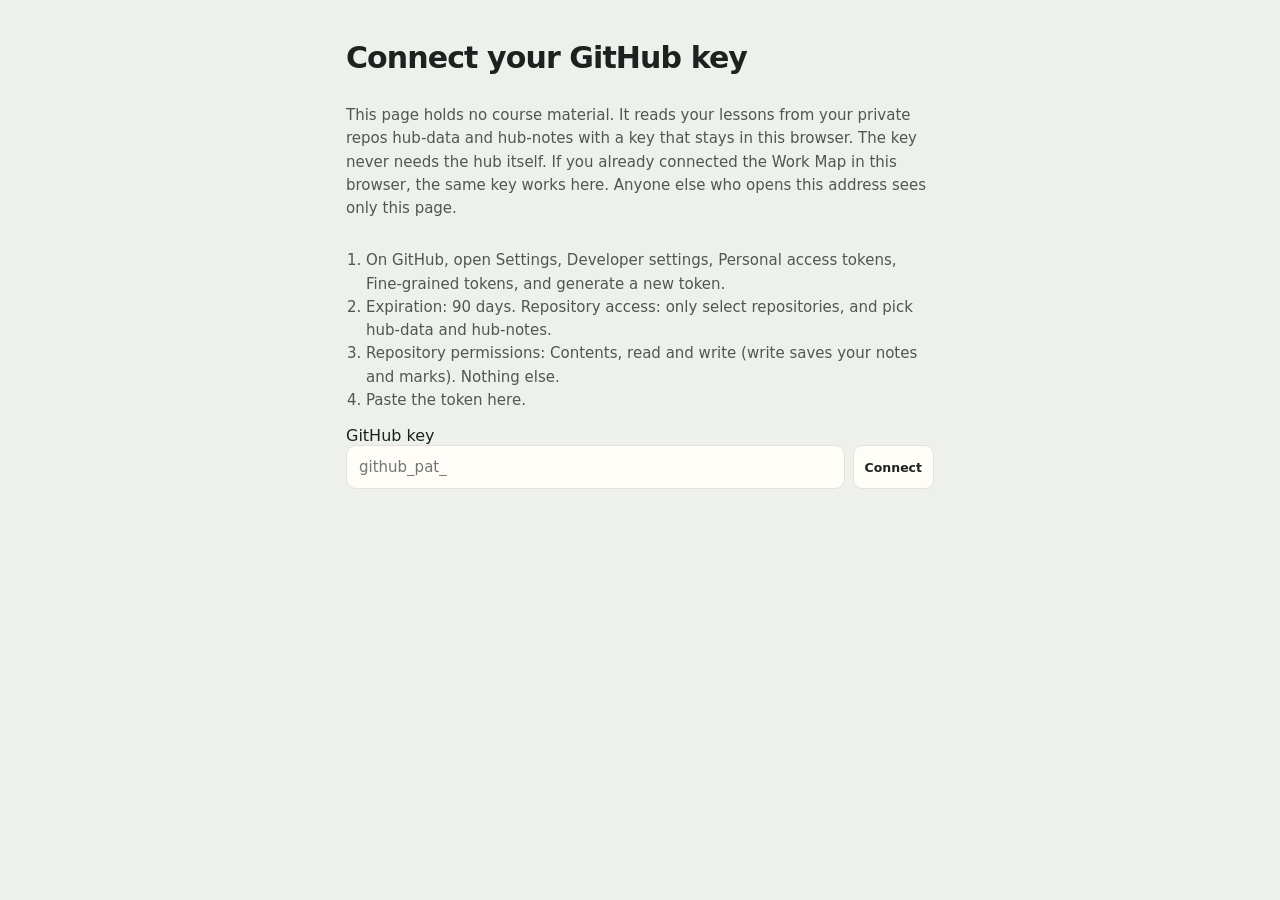
==== commit cb0c3d11: "Read data from hub-data and save notes to hub-notes; Forget key button; content security policy Co-A" ====
--- a/index.html
+++ b/index.html
@@ -4,6 +4,7 @@
 <meta charset="utf-8">
 <meta name="viewport" content="width=device-width, initial-scale=1, viewport-fit=cover">
 <meta name="robots" content="noindex, nofollow">
+<meta http-equiv="Content-Security-Policy" content="default-src 'none'; script-src 'self'; style-src 'self' 'unsafe-inline' https://fonts.googleapis.com; font-src https://fonts.gstatic.com; connect-src https://api.github.com; img-src 'self' data:; base-uri 'none'; form-action 'none'">
 <title>Reading Mode</title>
 <link rel="preconnect" href="https://fonts.googleapis.com">
 <link rel="preconnect" href="https://fonts.gstatic.com" crossorigin>
@@ -13,10 +14,10 @@
 <body>
 <section id="connect" class="solo" hidden>
   <h1>Connect your GitHub key</h1>
-  <p>This page holds no course material. It reads your lessons from your private hub repo with a key that stays in this browser. If you already connected the Work Map in this browser, the same key works here. Anyone else who opens this address sees only this page.</p>
+  <p>This page holds no course material. It reads your lessons from your private repos hub-data and hub-notes with a key that stays in this browser. The key never needs the hub itself. If you already connected the Work Map in this browser, the same key works here. Anyone else who opens this address sees only this page.</p>
   <ol>
     <li>On GitHub, open Settings, Developer settings, Personal access tokens, Fine-grained tokens, and generate a new token.</li>
-    <li>Repository access: only select repositories, and pick hub.</li>
+    <li>Expiration: 90 days. Repository access: only select repositories, and pick hub-data and hub-notes.</li>
     <li>Repository permissions: Contents, read and write (write saves your notes and marks). Nothing else.</li>
     <li>Paste the token here.</li>
   </ol>
@@ -29,7 +30,7 @@
 <section id="fail" class="solo" hidden>
   <h1>The hub could not be read</h1>
   <p id="failmsg" class="err"></p>
-  <p>Check your connection and that the key still has access to the hub repo, then try again.</p>
+  <p>Check your connection and that the key still has access to hub-data and hub-notes, then try again.</p>
   <div class="r"><button type="button" class="btn" id="retry">Try again</button><button type="button" class="btn" id="rekey">Use another key</button></div>
 </section>
 <div id="app" hidden>
